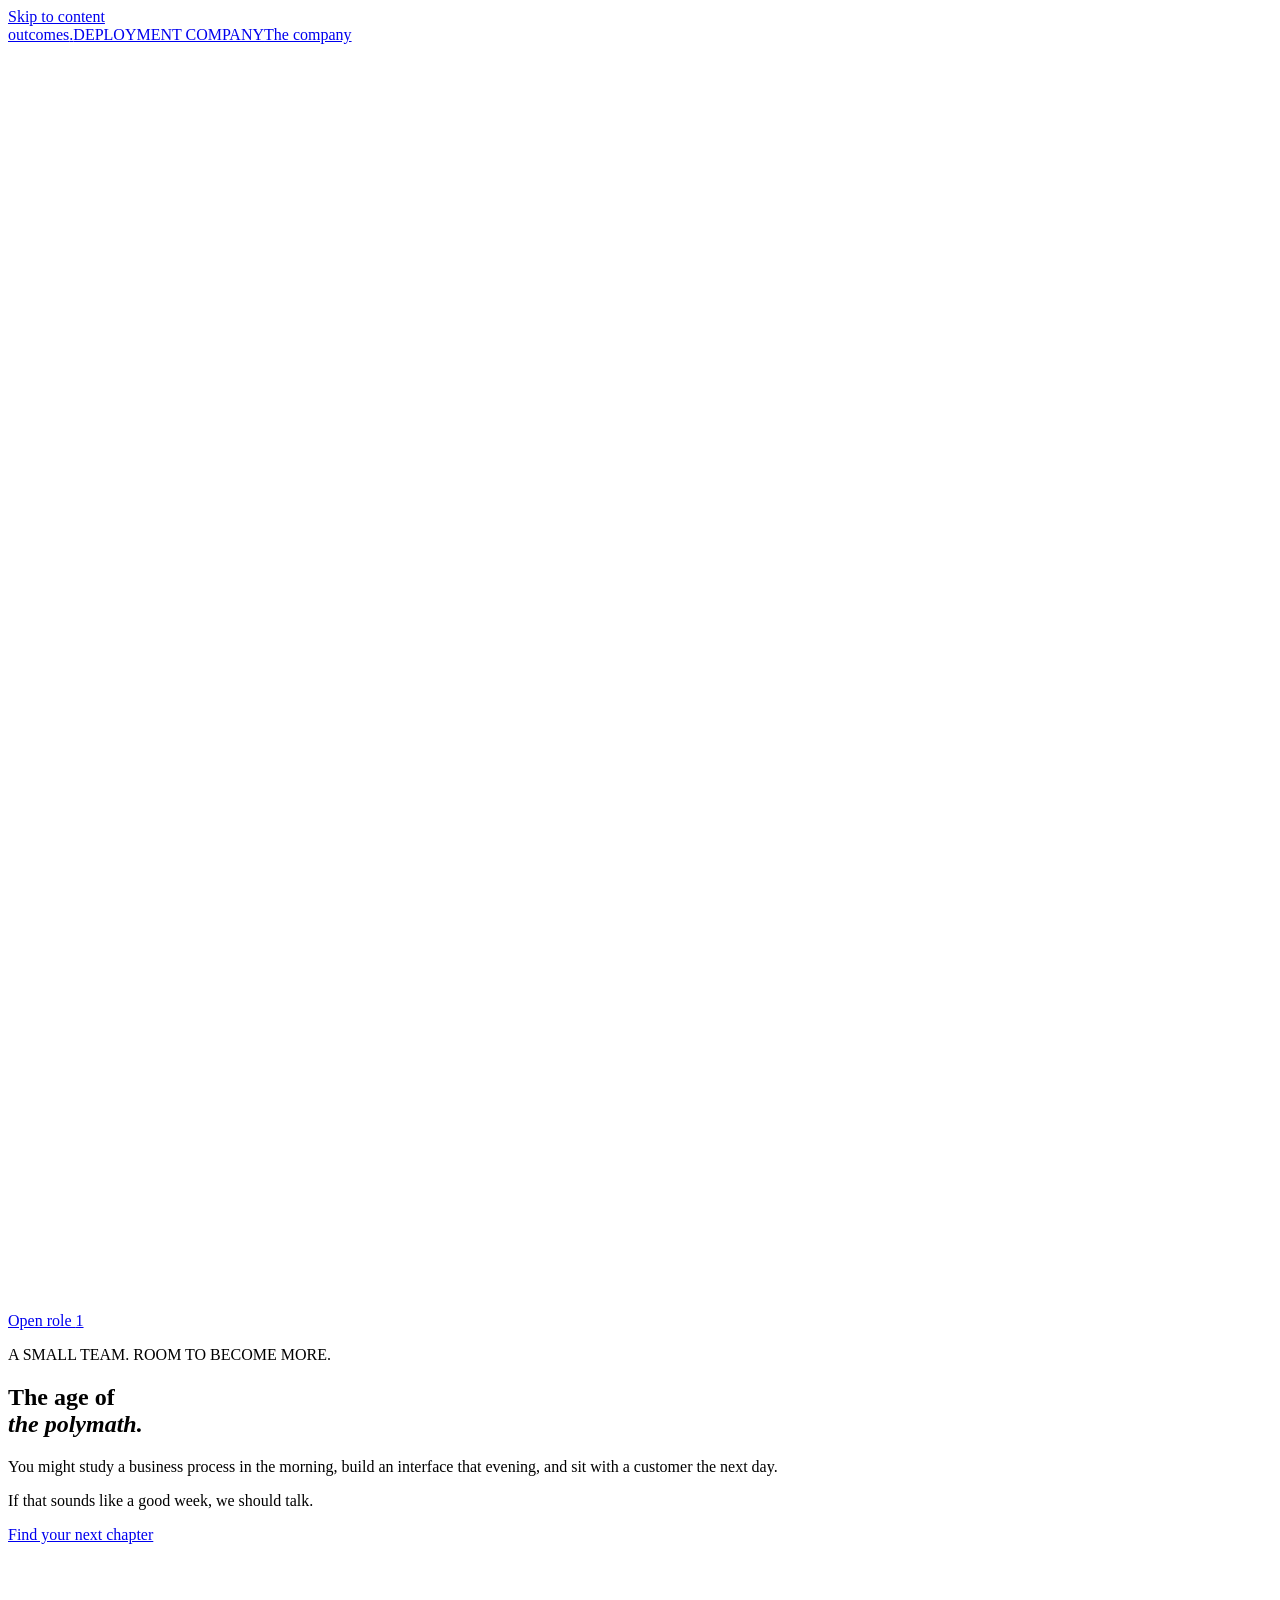
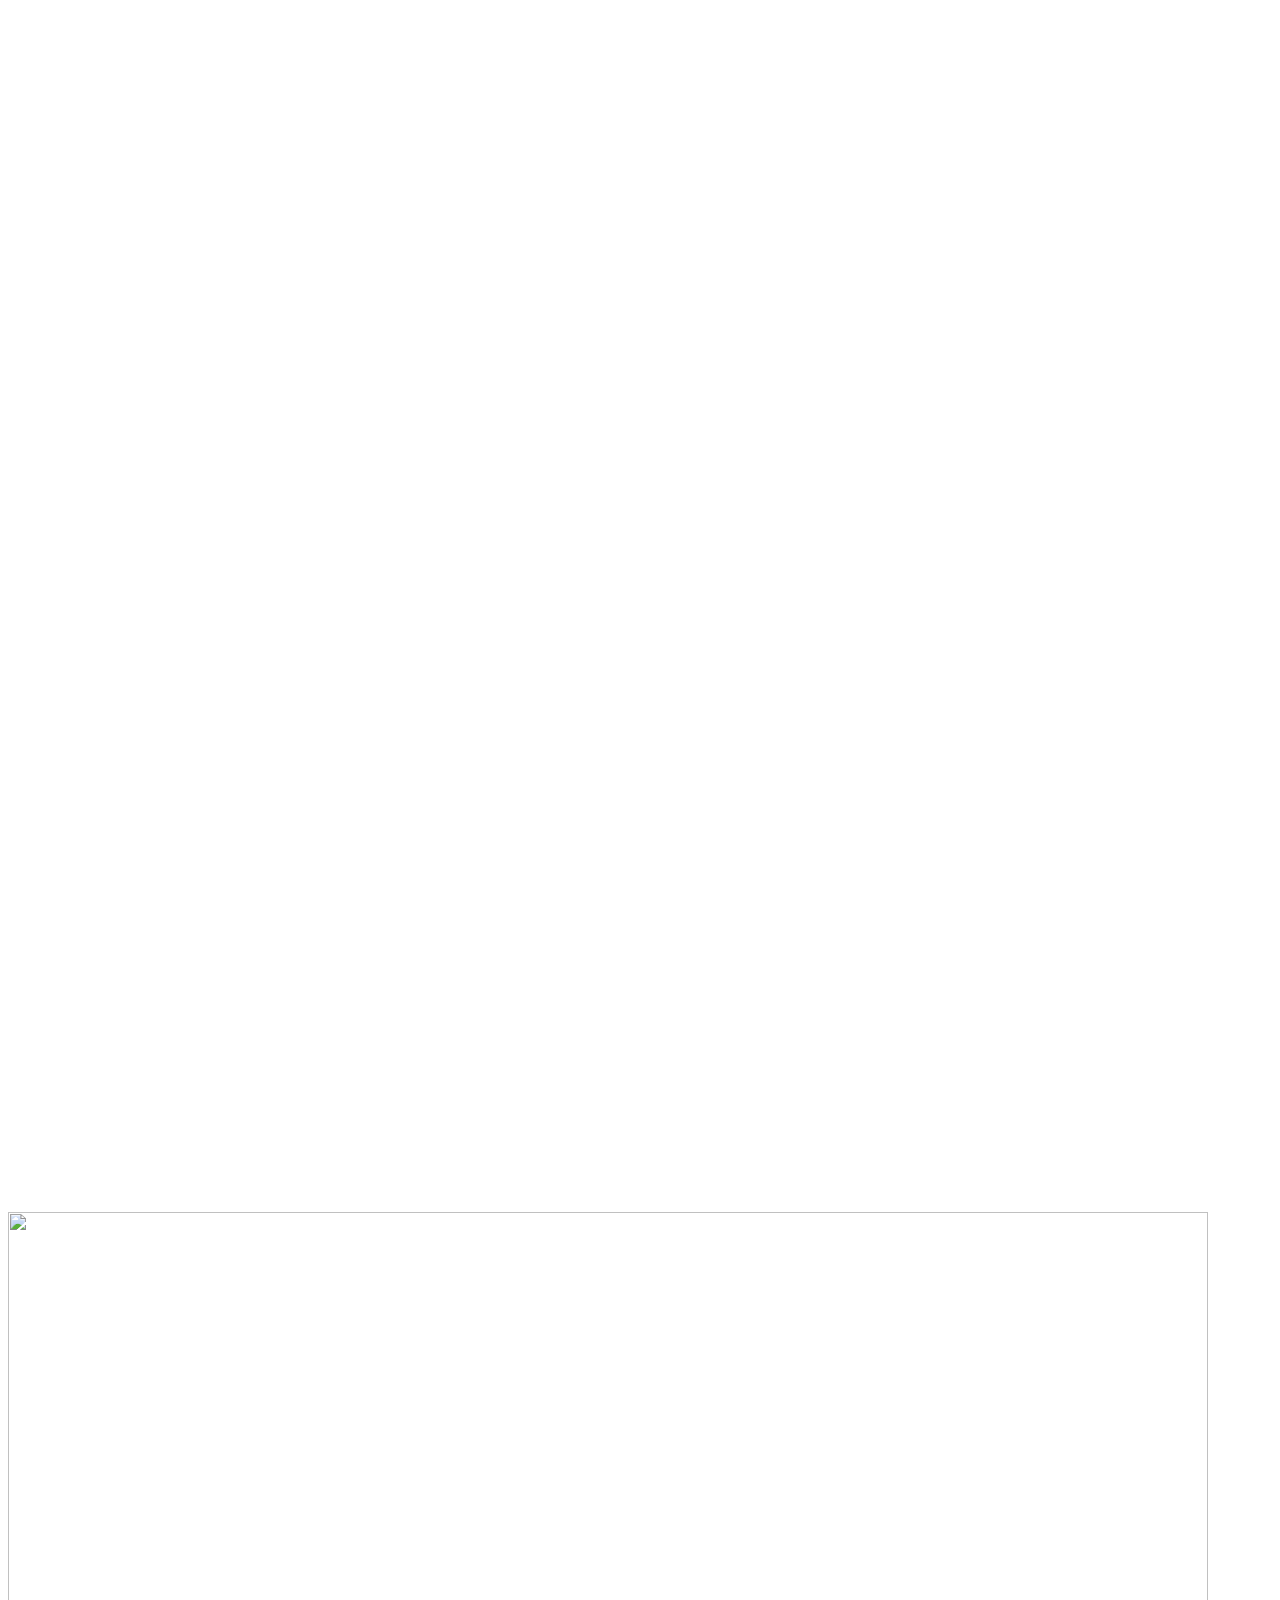
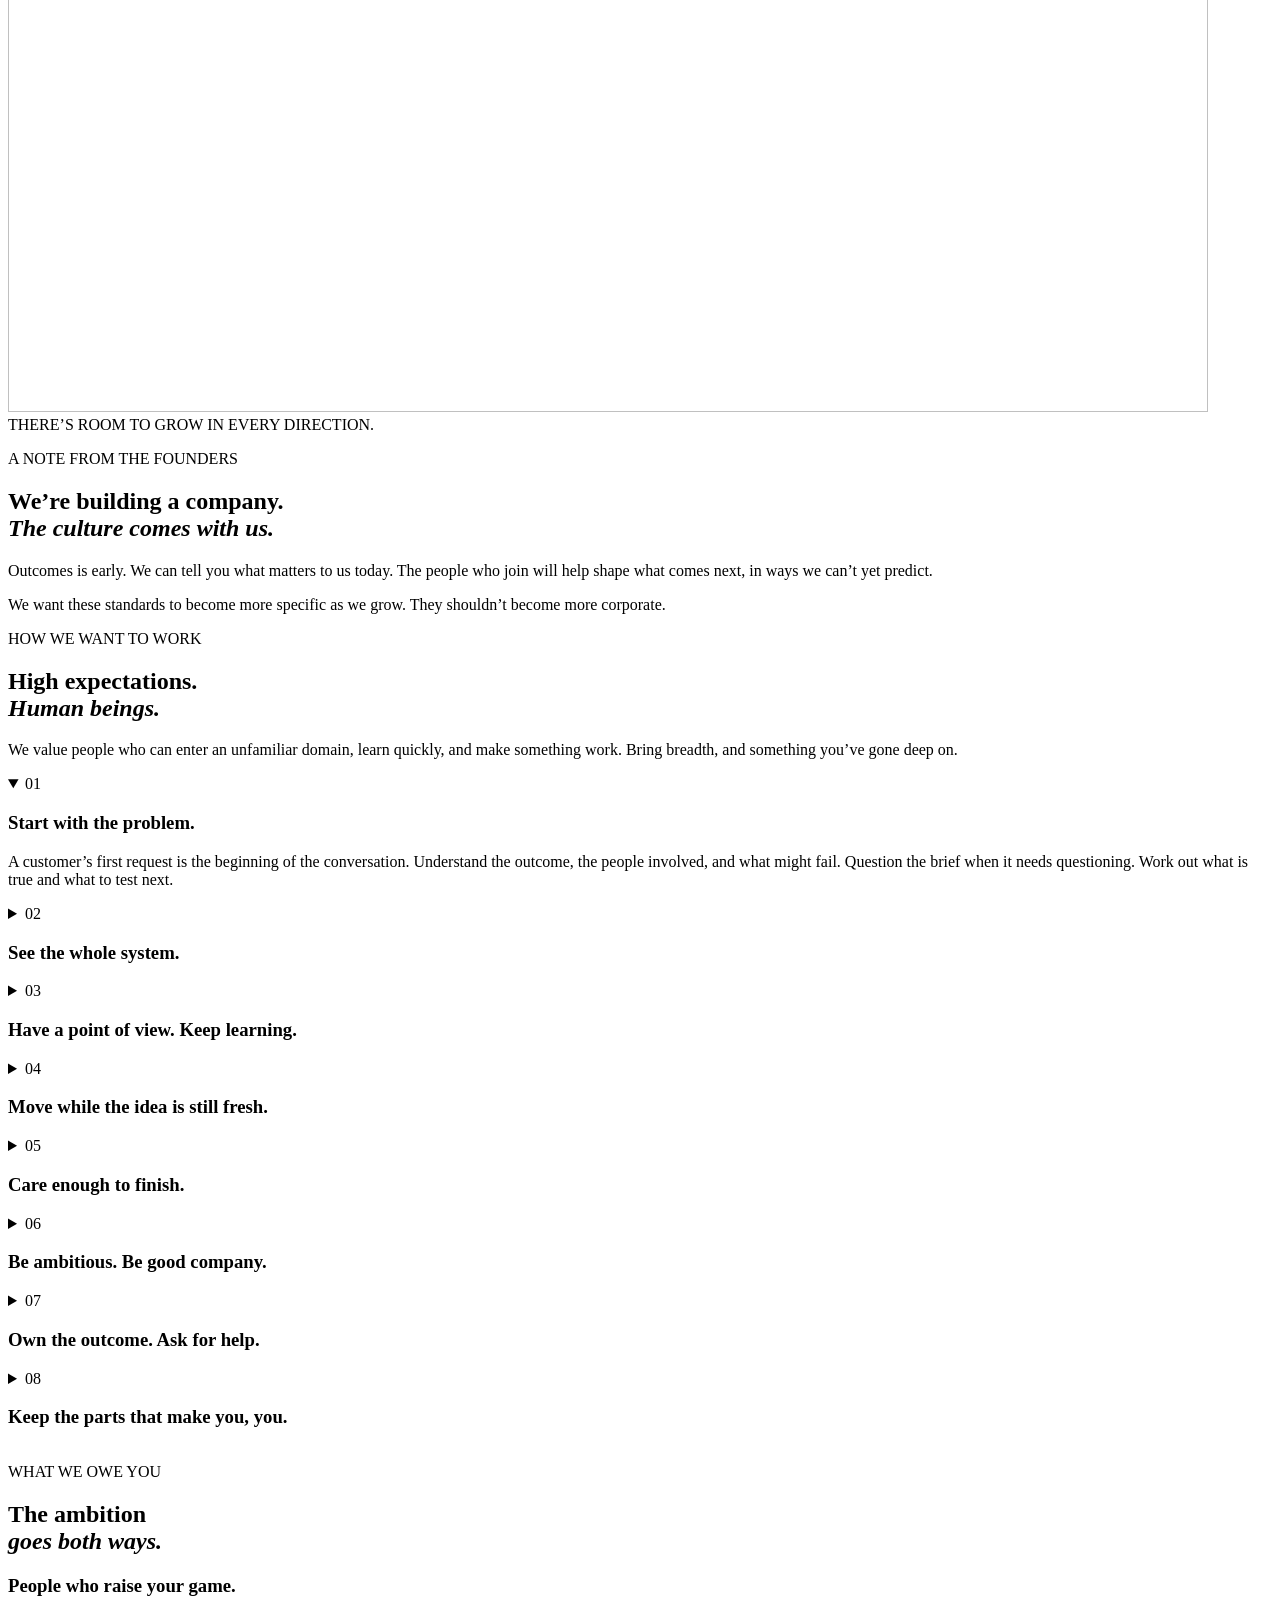
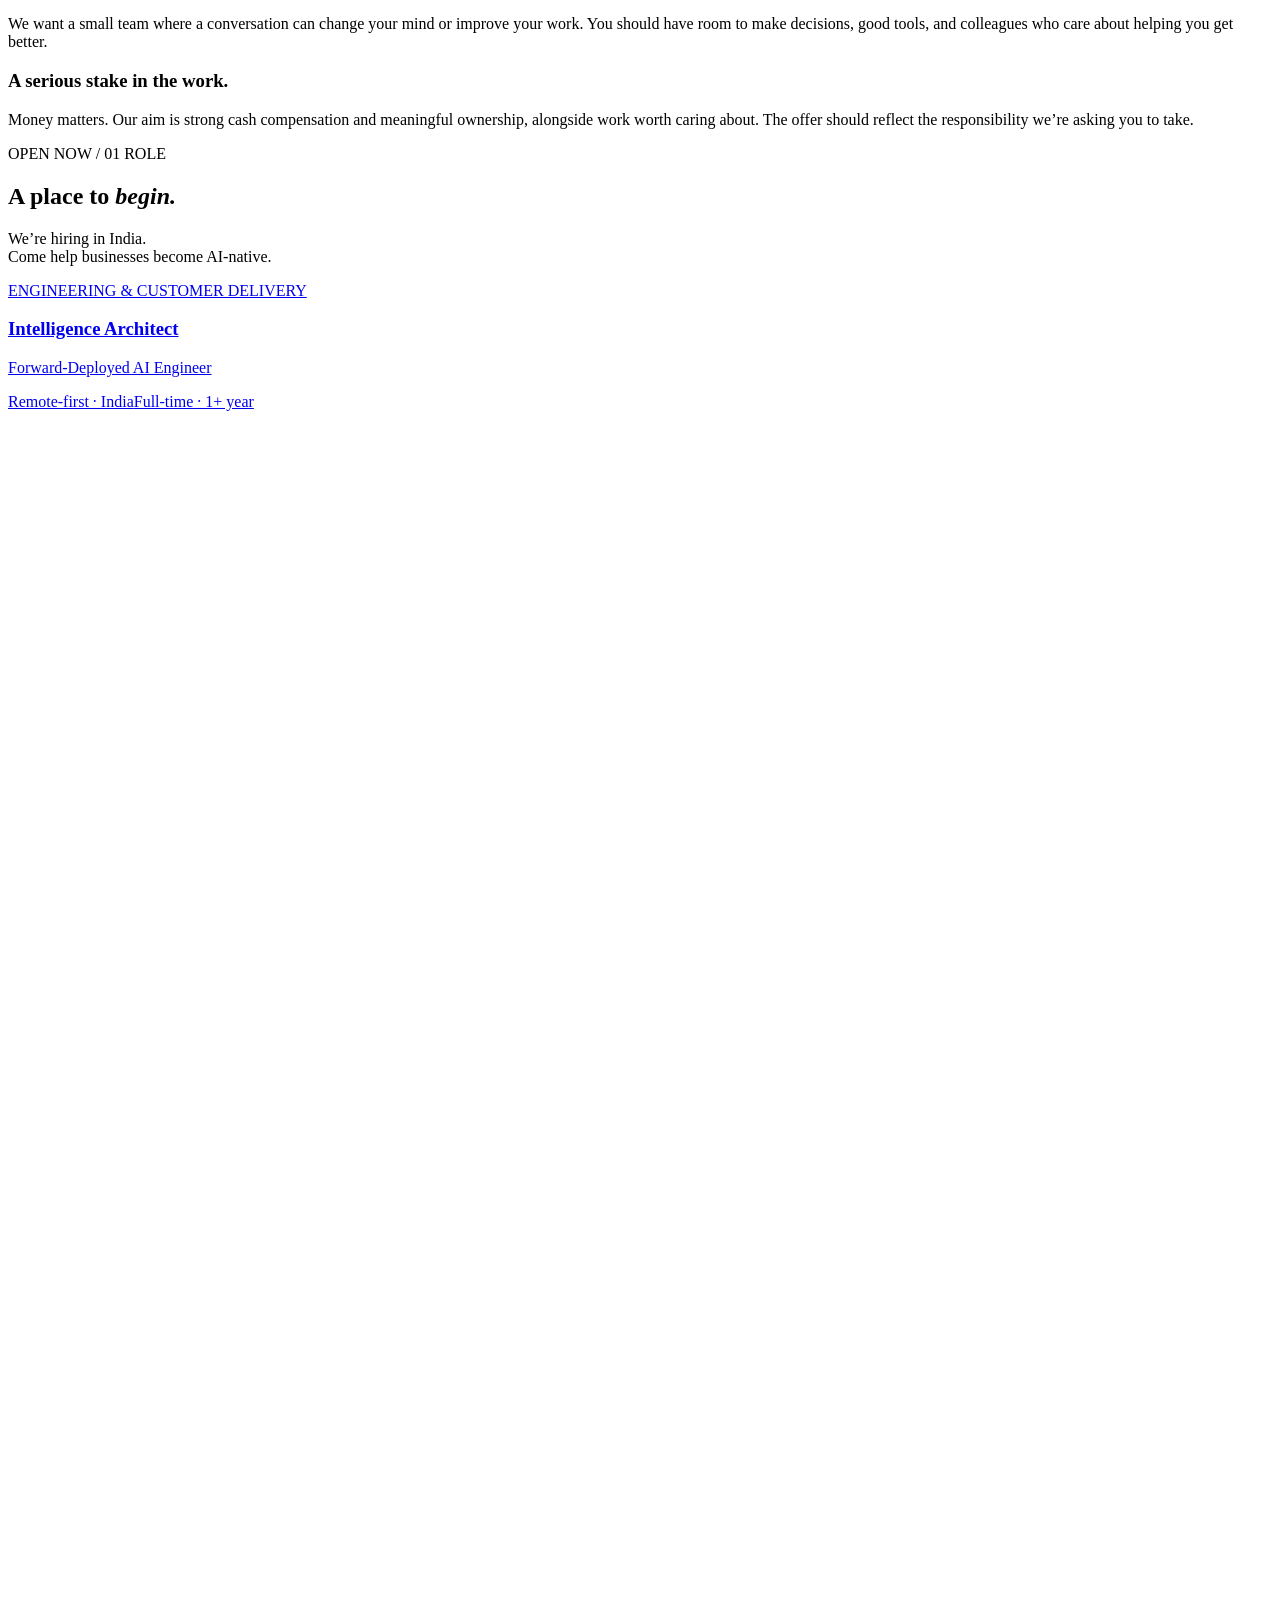
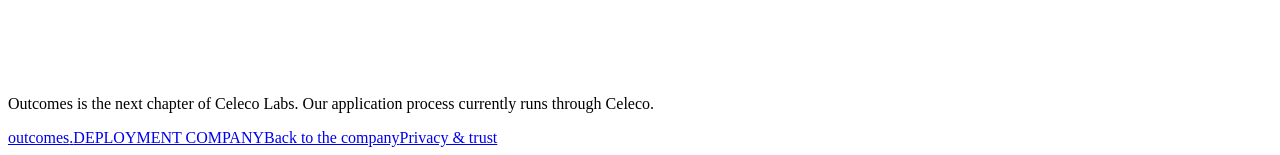
==== careers/index.html @ 7c7a996f "Publish Outcomes Deployment Company website" ====
<!DOCTYPE html><html lang="en"><head><meta charset="UTF-8"><meta name="viewport" content="width=device-width, initial-scale=1"><meta name="description" content="For people who like crossing disciplines. Explore our hiring philosophy and the Intelligence Architect role at Outcomes."><meta name="theme-color" content="#f5f3e9"><title>Come build with us | Outcomes Deployment Company</title><link rel="icon" href="/outcomes/favicon.svg" type="image/svg+xml"><link rel="canonical" href="https://ashish-celeco.github.io/outcomes/careers/"><meta property="og:type" content="website"><meta property="og:title" content="Come build with us | Outcomes Deployment Company"><meta property="og:description" content="For people who like crossing disciplines. Explore our hiring philosophy and the Intelligence Architect role at Outcomes."><meta property="og:site_name" content="Outcomes Deployment Company"><meta property="og:url" content="https://ashish-celeco.github.io/outcomes/careers/"><meta property="og:image" content="https://ashish-celeco.github.io/outcomes/images/social.png"><meta name="twitter:card" content="summary_large_image"><link rel="stylesheet" href="/outcomes/_astro/Arrow.DnVPEFL2.css"></head><body><a class="skip-link" href="#main">Skip to content</a><div class="careers-page"><header class="site-header"><div class="header-inner wrap"><a href="/outcomes/" class="wordmark" aria-label="Outcomes Deployment Company home"><span class="wordmark-name">outcomes<span class="wordmark-period">.</span></span><span class="wordmark-sub">DEPLOYMENT COMPANY</span></a><a class="text-link" href="/outcomes/">The company <svg class="arrow" viewBox="0 0 24 24" fill="none" aria-hidden="true"><path d="M4 12h15m-6-6 6 6-6 6"></path></svg></a><a class="header-cta" href="#openings">Open role <span>1</span></a></div></header><main id="main"><section class="careers-hero wrap"><p class="eyebrow">A SMALL TEAM. ROOM TO BECOME MORE.</p><h1>The age of<br><em>the polymath.</em></h1><div class="careers-lead"><p>You might study a business process in the morning, build an interface that evening, and sit with a customer the next day.</p><p>If that sounds like a good week, we should talk.</p><a class="button button-dark" href="#openings">Find your next chapter <svg class="arrow" viewBox="0 0 24 24" fill="none" aria-hidden="true"><path d="M6 18 18 6M6 6h12v12"></path></svg></a></div><div class="careers-art" aria-hidden="true"><img src="/outcomes/images/build.webp" width="1200" height="800" alt=""><span>THERE’S ROOM TO GROW IN EVERY DIRECTION.</span></div></section><section class="culture-note"><div class="wrap"><p class="eyebrow">A NOTE FROM THE FOUNDERS</p><h2>We’re building a company.<br><em>The culture comes with us.</em></h2><div><p>Outcomes is early. We can tell you what matters to us today. The people who join will help shape what comes next, in ways we can’t yet predict.</p><p>We want these standards to become more specific as we grow. They shouldn’t become more corporate.</p></div></div></section><section class="culture-section wrap section-space"><div class="culture-heading"><p class="eyebrow">HOW WE WANT TO WORK</p><h2>High expectations.<br><em>Human beings.</em></h2><p>We value people who can enter an unfamiliar domain, learn quickly, and make something work. Bring breadth, and something you’ve gone deep on.</p></div><div class="culture-list"><details open><summary><span class="eyebrow">01</span><h3>Start with the problem.</h3><span class="faq-toggle" aria-hidden="true"></span></summary><p>A customer’s first request is the beginning of the conversation. Understand the outcome, the people involved, and what might fail. Question the brief when it needs questioning. Work out what is true and what to test next.</p></details><details><summary><span class="eyebrow">02</span><h3>See the whole system.</h3><span class="faq-toggle" aria-hidden="true"></span></summary><p>A useful feature can make the wider workflow worse. Look at the hand-offs, incentives, and exceptions around it. When a problem keeps returning, turn what you learned into something the team can use again.</p></details><details><summary><span class="eyebrow">03</span><h3>Have a point of view. Keep learning.</h3><span class="faq-toggle" aria-hidden="true"></span></summary><p>Make a call with the information you have. Explain your thinking and let new evidence change it. Study work you admire, invite critique, and keep practising. Judgement and taste take work.</p></details><details><summary><span class="eyebrow">04</span><h3>Move while the idea is still fresh.</h3><span class="faq-toggle" aria-hidden="true"></span></summary><p>Make reversible decisions quickly. Put the smallest useful version in front of a customer and learn from it. Take more care when a decision puts trust, privacy, or significant money at risk. Speed comes from short loops and fewer idle days.</p></details><details><summary><span class="eyebrow">05</span><h3>Care enough to finish.</h3><span class="faq-toggle" aria-hidden="true"></span></summary><p>Try the awkward edge case. Read the error message. Sit with the person using what you built. If the system is confusing or makes no difference to their work, we still have work to do.</p></details><details><summary><span class="eyebrow">06</span><h3>Be ambitious. Be good company.</h3><span class="faq-toggle" aria-hidden="true"></span></summary><p>We want to do exceptional work and compete on its quality. Give credit freely, help without keeping score, and disagree without diminishing the person. Skill without decency is too expensive.</p></details><details><summary><span class="eyebrow">07</span><h3>Own the outcome. Ask for help.</h3><span class="faq-toggle" aria-hidden="true"></span></summary><p>Early work comes with unanswered questions. Seek context, make sensible assumptions, and bring people in before you get stuck. When something goes wrong, say it early, repair it, and change how we work so we learn from it.</p></details><details><summary><span class="eyebrow">08</span><h3>Keep the parts that make you, you.</h3><span class="faq-toggle" aria-hidden="true"></span></summary><p>Bring your strong opinions, odd interests, and questions. Care about the mission and something beyond it too. Work should have ambition without consuming your entire identity.</p></details></div></section><section class="our-side"><div class="wrap"><p class="eyebrow">WHAT WE OWE YOU</p><h2>The ambition<br><em>goes both ways.</em></h2><div class="our-side-grid"><article><h3>People who raise your game.</h3><p>We want a small team where a conversation can change your mind or improve your work. You should have room to make decisions, good tools, and colleagues who care about helping you get better.</p></article><article><h3>A serious stake in the work.</h3><p>Money matters. Our aim is strong cash compensation and meaningful ownership, alongside work worth caring about. The offer should reflect the responsibility we’re asking you to take.</p></article></div></div></section><section id="openings" class="openings wrap section-space"><div class="section-heading split-heading"><div><p class="eyebrow">OPEN NOW / 01 ROLE</p><h2>A place to <em>begin.</em></h2></div><p>We’re hiring in India.<br>Come help businesses become AI-native.</p></div><a class="job-row" href="/outcomes/careers/intelligence-architect"><div><span class="eyebrow">ENGINEERING & CUSTOMER DELIVERY</span><h3>Intelligence Architect</h3><p>Forward-Deployed AI Engineer</p></div><div class="job-meta"><span>Remote-first · India</span><span>Full-time · 1+ year</span></div><span class="job-arrow"><svg class="arrow" viewBox="0 0 24 24" fill="none" aria-hidden="true"><path d="M6 18 18 6M6 6h12v12"></path></svg></span></a><p class="jobs-footnote">Outcomes is the next chapter of Celeco Labs. Our application process currently runs through Celeco.</p></section></main><footer class="site-footer"><div class="wrap footer-bottom"><a href="/outcomes/" class="wordmark wordmark-footer" aria-label="Outcomes Deployment Company home"><span class="wordmark-name">outcomes<span class="wordmark-period">.</span></span><span class="wordmark-sub">DEPLOYMENT COMPANY</span></a><a href="/outcomes/">Back to the company</a><a href="/outcomes/privacy">Privacy & trust</a></div></footer></div><script type="module">var e=document.querySelector(`[data-menu-toggle]`),t=document.querySelector(`[data-mobile-nav]`),n=()=>{e&&t&&(e.setAttribute(`aria-expanded`,`false`),e.setAttribute(`aria-label`,`Open navigation`),t.hidden=!0)};e?.addEventListener(`click`,()=>{if(!t)return;let n=e.getAttribute(`aria-expanded`)!==`true`;e.setAttribute(`aria-expanded`,String(n)),e.setAttribute(`aria-label`,n?`Close navigation`:`Open navigation`),t.hidden=!n}),t?.querySelectorAll(`a`).forEach(e=>e.addEventListener(`click`,n)),document.addEventListener(`keydown`,t=>{t.key===`Escape`&&e?.getAttribute(`aria-expanded`)===`true`&&(n(),e.focus())}),matchMedia(`(min-width: 901px)`).addEventListener(`change`,n),document.addEventListener(`click`,e=>{e.target instanceof Node&&!document.querySelector(`.site-header`)?.contains(e.target)&&n()});var r=document.querySelector(`[data-process]`);if(r){let e=Array.from(r.querySelectorAll(`[role="tab"]`)),t=Array.from(r.querySelectorAll(`[role="tabpanel"]`)),n=(n,r=!1)=>{e.forEach((e,t)=>{e.setAttribute(`aria-selected`,String(t===n)),e.tabIndex=t===n?0:-1}),t.forEach((e,t)=>{e.hidden=t!==n,e.classList.remove(`is-entering`)}),t[n].offsetWidth,t[n].classList.add(`is-entering`),r&&e[n].scrollIntoView({block:`nearest`,inline:`nearest`,behavior:`instant`}),r&&e[n].focus()};r.classList.add(`is-enhanced`),n(0),e.forEach((t,r)=>{t.addEventListener(`click`,()=>n(r)),t.addEventListener(`keydown`,t=>{let i=r;if(t.key===`ArrowRight`)i=(r+1)%e.length;else if(t.key===`ArrowLeft`)i=(r-1+e.length)%e.length;else if(t.key===`Home`)i=0;else if(t.key===`End`)i=e.length-1;else return;t.preventDefault(),n(i,!0)})}),r.querySelectorAll(`[data-next-stage]`).forEach(e=>{e.addEventListener(`click`,()=>n(Number(e.dataset.nextStage),!0))})}var i=matchMedia(`(prefers-reduced-motion: reduce)`),a=document.querySelector(`[data-motion-toggle]`),o=i.matches,s=e=>{o=e,document.documentElement.classList.toggle(`motion-paused`,e),a?.setAttribute(`aria-pressed`,String(e)),a&&(a.textContent=e?`Play motion ▷`:`Pause motion Ⅱ`),l()},c=!1,l=()=>{c=!1;let e=document.querySelector(`[data-scene]`);if(e){let t=Math.max(0,Math.min(1,-e.getBoundingClientRect().top/e.offsetHeight));e.querySelectorAll(`[data-depth]`).forEach(e=>{e.style.transform=o?``:`translateY(${t*Number(e.dataset.depth)*850}px)`})}let t=document.querySelector(`[data-horizon]`);if(t){let e=t.querySelector(`.horizon-ring`),n=Math.max(0,Math.min(1,(innerHeight-t.getBoundingClientRect().top)/(innerHeight+t.offsetHeight)));e&&(e.style.transform=o?``:`rotateX(${25-n*40}deg) rotateY(${-50+n*75}deg) scale(${.8+n*.35})`)}};if(a?.addEventListener(`click`,()=>s(!o)),i.addEventListener(`change`,e=>s(e.matches)),window.addEventListener(`scroll`,()=>{!c&&!o&&(c=!0,requestAnimationFrame(l))},{passive:!0}),s(o),!i.matches&&`IntersectionObserver`in window){let e=new IntersectionObserver(t=>{t.forEach(t=>{t.isIntersecting&&(t.target.classList.add(`is-visible`),e.unobserve(t.target))})},{threshold:.1});document.querySelectorAll(`[data-reveal]`).forEach(t=>{t.classList.add(`will-reveal`),e.observe(t)})}</script></body></html>
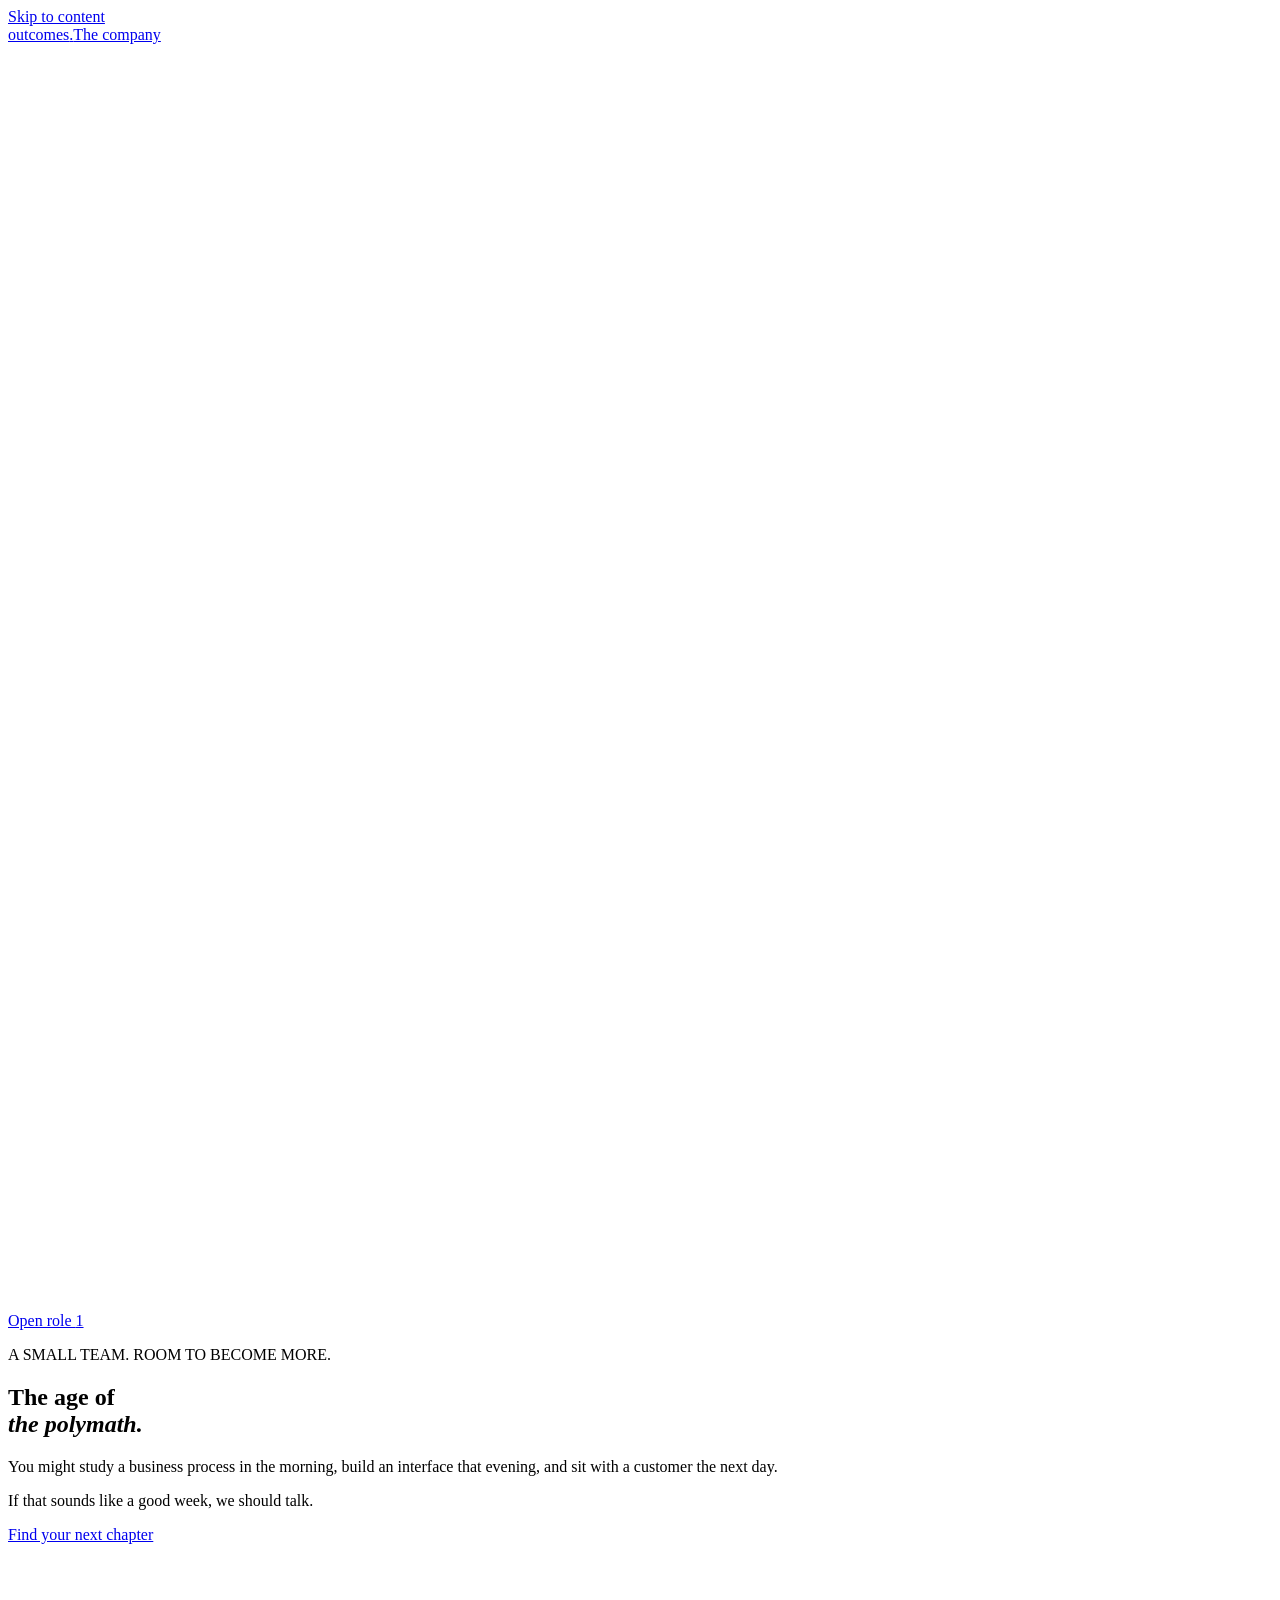
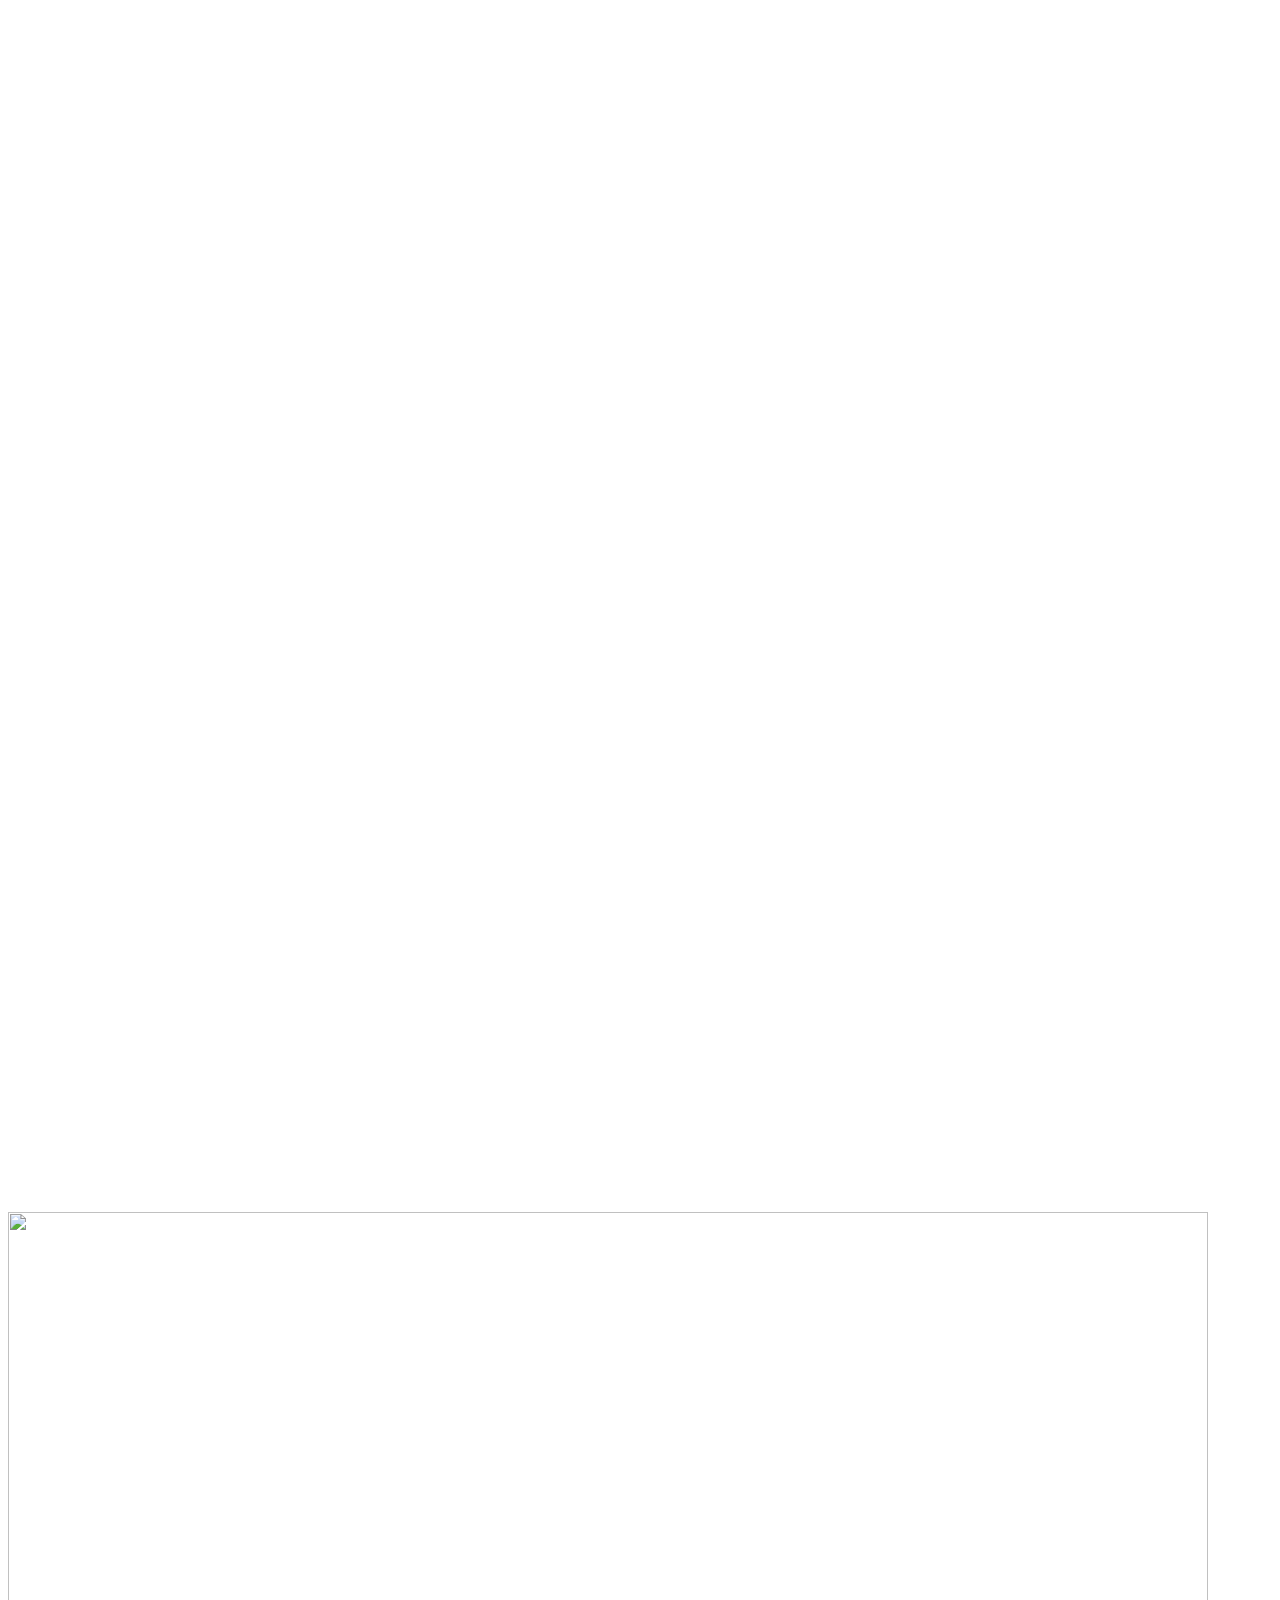
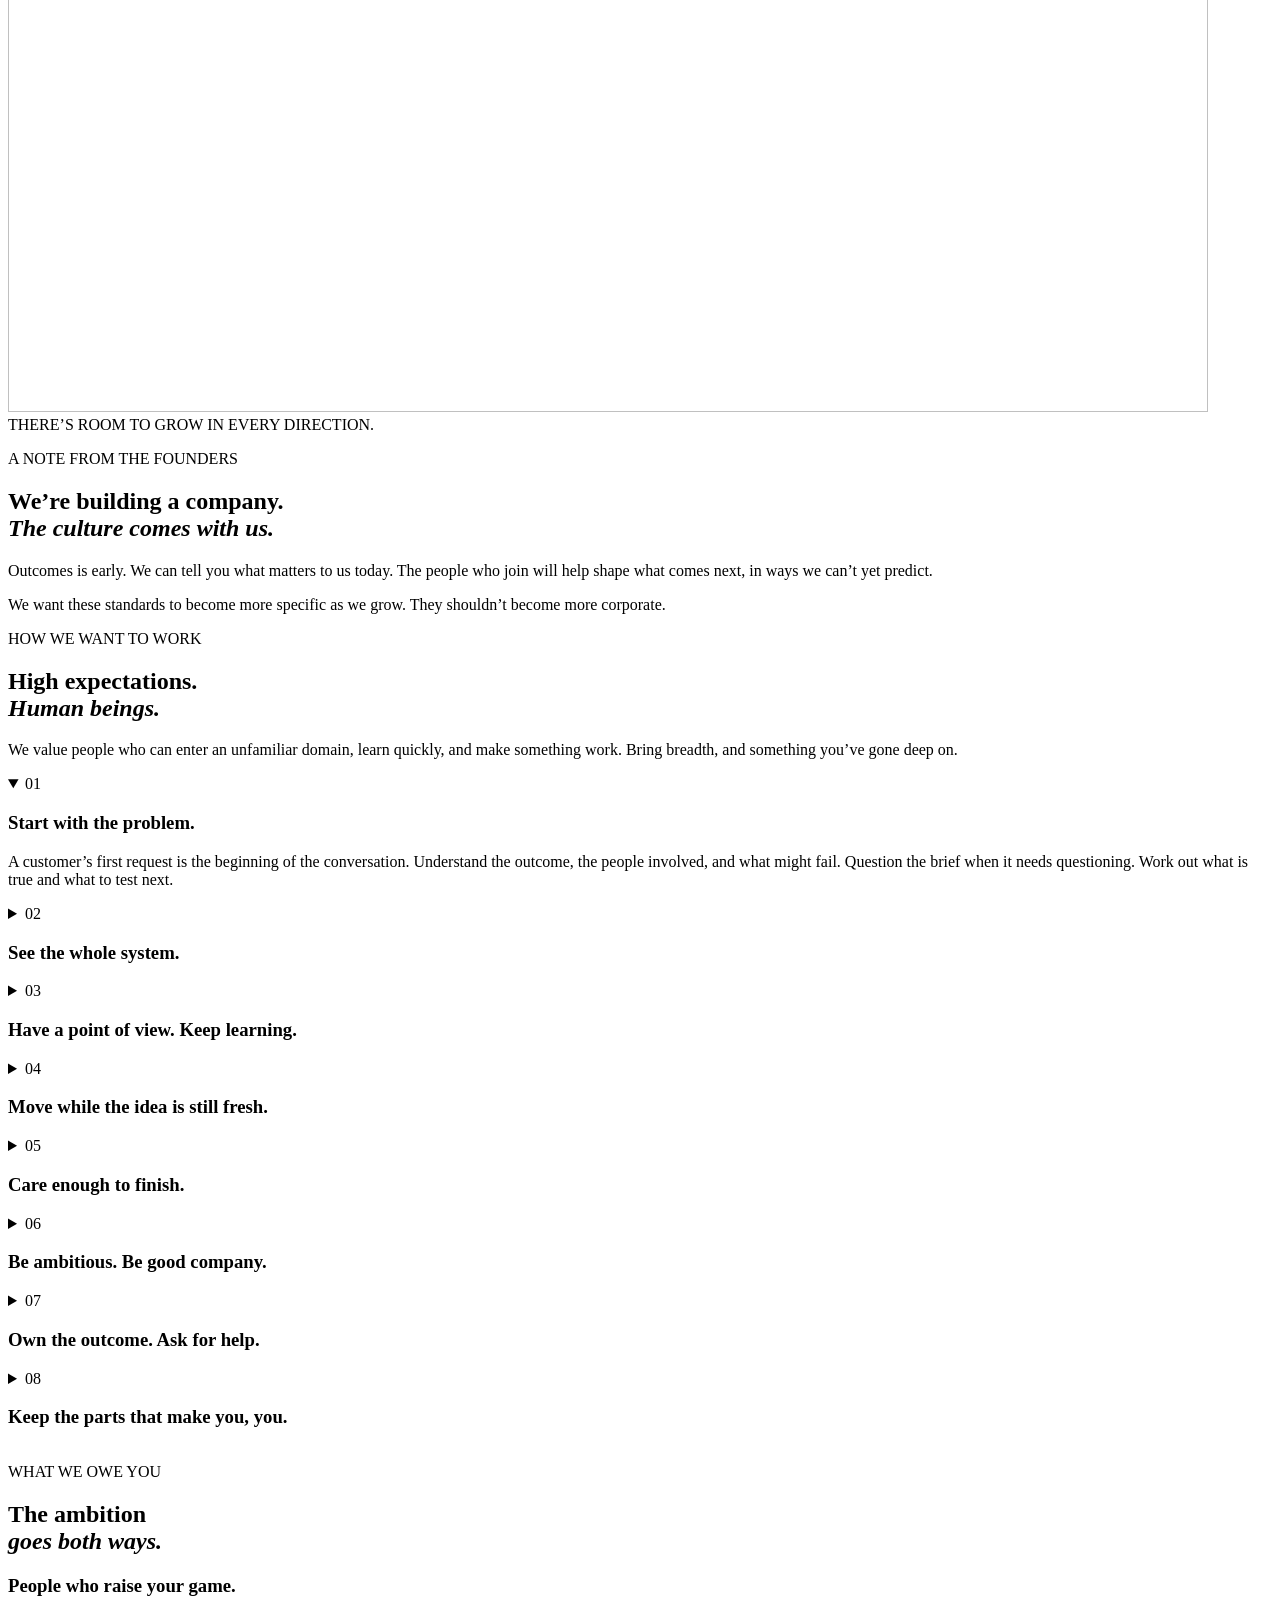
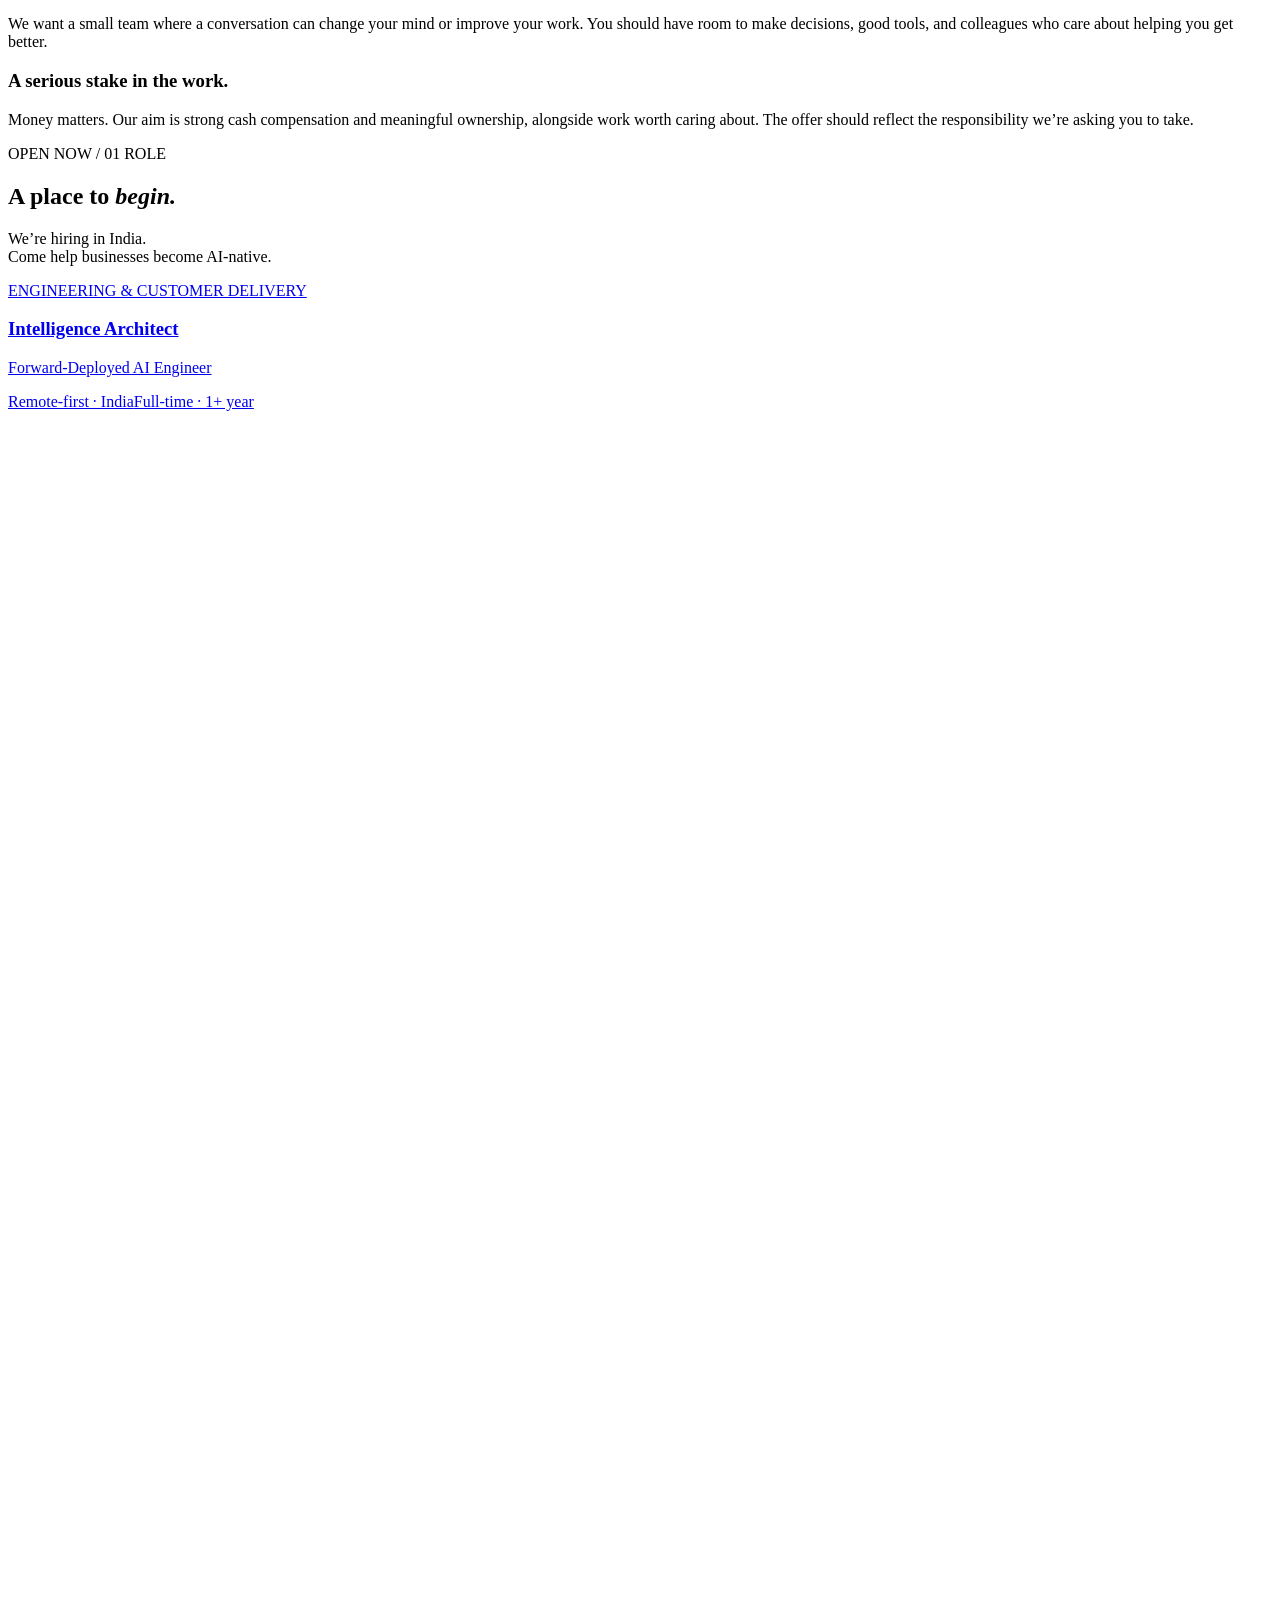
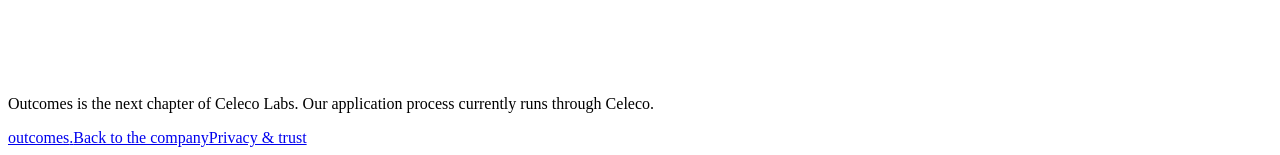
==== commit 26c4946b: "Publish Outcomes Deployment Company website" ====
--- a/careers/index.html
+++ b/careers/index.html
@@ -1 +1 @@
-<!DOCTYPE html><html lang="en"><head><meta charset="UTF-8"><meta name="viewport" content="width=device-width, initial-scale=1"><meta name="description" content="For people who like crossing disciplines. Explore our hiring philosophy and the Intelligence Architect role at Outcomes."><meta name="theme-color" content="#f5f3e9"><title>Come build with us | Outcomes Deployment Company</title><link rel="icon" href="/outcomes/favicon.svg" type="image/svg+xml"><link rel="canonical" href="https://ashish-celeco.github.io/outcomes/careers/"><meta property="og:type" content="website"><meta property="og:title" content="Come build with us | Outcomes Deployment Company"><meta property="og:description" content="For people who like crossing disciplines. Explore our hiring philosophy and the Intelligence Architect role at Outcomes."><meta property="og:site_name" content="Outcomes Deployment Company"><meta property="og:url" content="https://ashish-celeco.github.io/outcomes/careers/"><meta property="og:image" content="https://ashish-celeco.github.io/outcomes/images/social.png"><meta name="twitter:card" content="summary_large_image"><link rel="stylesheet" href="/outcomes/_astro/Arrow.DnVPEFL2.css"></head><body><a class="skip-link" href="#main">Skip to content</a><div class="careers-page"><header class="site-header"><div class="header-inner wrap"><a href="/outcomes/" class="wordmark" aria-label="Outcomes Deployment Company home"><span class="wordmark-name">outcomes<span class="wordmark-period">.</span></span><span class="wordmark-sub">DEPLOYMENT COMPANY</span></a><a class="text-link" href="/outcomes/">The company <svg class="arrow" viewBox="0 0 24 24" fill="none" aria-hidden="true"><path d="M4 12h15m-6-6 6 6-6 6"></path></svg></a><a class="header-cta" href="#openings">Open role <span>1</span></a></div></header><main id="main"><section class="careers-hero wrap"><p class="eyebrow">A SMALL TEAM. ROOM TO BECOME MORE.</p><h1>The age of<br><em>the polymath.</em></h1><div class="careers-lead"><p>You might study a business process in the morning, build an interface that evening, and sit with a customer the next day.</p><p>If that sounds like a good week, we should talk.</p><a class="button button-dark" href="#openings">Find your next chapter <svg class="arrow" viewBox="0 0 24 24" fill="none" aria-hidden="true"><path d="M6 18 18 6M6 6h12v12"></path></svg></a></div><div class="careers-art" aria-hidden="true"><img src="/outcomes/images/build.webp" width="1200" height="800" alt=""><span>THERE’S ROOM TO GROW IN EVERY DIRECTION.</span></div></section><section class="culture-note"><div class="wrap"><p class="eyebrow">A NOTE FROM THE FOUNDERS</p><h2>We’re building a company.<br><em>The culture comes with us.</em></h2><div><p>Outcomes is early. We can tell you what matters to us today. The people who join will help shape what comes next, in ways we can’t yet predict.</p><p>We want these standards to become more specific as we grow. They shouldn’t become more corporate.</p></div></div></section><section class="culture-section wrap section-space"><div class="culture-heading"><p class="eyebrow">HOW WE WANT TO WORK</p><h2>High expectations.<br><em>Human beings.</em></h2><p>We value people who can enter an unfamiliar domain, learn quickly, and make something work. Bring breadth, and something you’ve gone deep on.</p></div><div class="culture-list"><details open><summary><span class="eyebrow">01</span><h3>Start with the problem.</h3><span class="faq-toggle" aria-hidden="true"></span></summary><p>A customer’s first request is the beginning of the conversation. Understand the outcome, the people involved, and what might fail. Question the brief when it needs questioning. Work out what is true and what to test next.</p></details><details><summary><span class="eyebrow">02</span><h3>See the whole system.</h3><span class="faq-toggle" aria-hidden="true"></span></summary><p>A useful feature can make the wider workflow worse. Look at the hand-offs, incentives, and exceptions around it. When a problem keeps returning, turn what you learned into something the team can use again.</p></details><details><summary><span class="eyebrow">03</span><h3>Have a point of view. Keep learning.</h3><span class="faq-toggle" aria-hidden="true"></span></summary><p>Make a call with the information you have. Explain your thinking and let new evidence change it. Study work you admire, invite critique, and keep practising. Judgement and taste take work.</p></details><details><summary><span class="eyebrow">04</span><h3>Move while the idea is still fresh.</h3><span class="faq-toggle" aria-hidden="true"></span></summary><p>Make reversible decisions quickly. Put the smallest useful version in front of a customer and learn from it. Take more care when a decision puts trust, privacy, or significant money at risk. Speed comes from short loops and fewer idle days.</p></details><details><summary><span class="eyebrow">05</span><h3>Care enough to finish.</h3><span class="faq-toggle" aria-hidden="true"></span></summary><p>Try the awkward edge case. Read the error message. Sit with the person using what you built. If the system is confusing or makes no difference to their work, we still have work to do.</p></details><details><summary><span class="eyebrow">06</span><h3>Be ambitious. Be good company.</h3><span class="faq-toggle" aria-hidden="true"></span></summary><p>We want to do exceptional work and compete on its quality. Give credit freely, help without keeping score, and disagree without diminishing the person. Skill without decency is too expensive.</p></details><details><summary><span class="eyebrow">07</span><h3>Own the outcome. Ask for help.</h3><span class="faq-toggle" aria-hidden="true"></span></summary><p>Early work comes with unanswered questions. Seek context, make sensible assumptions, and bring people in before you get stuck. When something goes wrong, say it early, repair it, and change how we work so we learn from it.</p></details><details><summary><span class="eyebrow">08</span><h3>Keep the parts that make you, you.</h3><span class="faq-toggle" aria-hidden="true"></span></summary><p>Bring your strong opinions, odd interests, and questions. Care about the mission and something beyond it too. Work should have ambition without consuming your entire identity.</p></details></div></section><section class="our-side"><div class="wrap"><p class="eyebrow">WHAT WE OWE YOU</p><h2>The ambition<br><em>goes both ways.</em></h2><div class="our-side-grid"><article><h3>People who raise your game.</h3><p>We want a small team where a conversation can change your mind or improve your work. You should have room to make decisions, good tools, and colleagues who care about helping you get better.</p></article><article><h3>A serious stake in the work.</h3><p>Money matters. Our aim is strong cash compensation and meaningful ownership, alongside work worth caring about. The offer should reflect the responsibility we’re asking you to take.</p></article></div></div></section><section id="openings" class="openings wrap section-space"><div class="section-heading split-heading"><div><p class="eyebrow">OPEN NOW / 01 ROLE</p><h2>A place to <em>begin.</em></h2></div><p>We’re hiring in India.<br>Come help businesses become AI-native.</p></div><a class="job-row" href="/outcomes/careers/intelligence-architect"><div><span class="eyebrow">ENGINEERING & CUSTOMER DELIVERY</span><h3>Intelligence Architect</h3><p>Forward-Deployed AI Engineer</p></div><div class="job-meta"><span>Remote-first · India</span><span>Full-time · 1+ year</span></div><span class="job-arrow"><svg class="arrow" viewBox="0 0 24 24" fill="none" aria-hidden="true"><path d="M6 18 18 6M6 6h12v12"></path></svg></span></a><p class="jobs-footnote">Outcomes is the next chapter of Celeco Labs. Our application process currently runs through Celeco.</p></section></main><footer class="site-footer"><div class="wrap footer-bottom"><a href="/outcomes/" class="wordmark wordmark-footer" aria-label="Outcomes Deployment Company home"><span class="wordmark-name">outcomes<span class="wordmark-period">.</span></span><span class="wordmark-sub">DEPLOYMENT COMPANY</span></a><a href="/outcomes/">Back to the company</a><a href="/outcomes/privacy">Privacy & trust</a></div></footer></div><script type="module">var e=document.querySelector(`[data-menu-toggle]`),t=document.querySelector(`[data-mobile-nav]`),n=()=>{e&&t&&(e.setAttribute(`aria-expanded`,`false`),e.setAttribute(`aria-label`,`Open navigation`),t.hidden=!0)};e?.addEventListener(`click`,()=>{if(!t)return;let n=e.getAttribute(`aria-expanded`)!==`true`;e.setAttribute(`aria-expanded`,String(n)),e.setAttribute(`aria-label`,n?`Close navigation`:`Open navigation`),t.hidden=!n}),t?.querySelectorAll(`a`).forEach(e=>e.addEventListener(`click`,n)),document.addEventListener(`keydown`,t=>{t.key===`Escape`&&e?.getAttribute(`aria-expanded`)===`true`&&(n(),e.focus())}),matchMedia(`(min-width: 901px)`).addEventListener(`change`,n),document.addEventListener(`click`,e=>{e.target instanceof Node&&!document.querySelector(`.site-header`)?.contains(e.target)&&n()});var r=document.querySelector(`[data-process]`);if(r){let e=Array.from(r.querySelectorAll(`[role="tab"]`)),t=Array.from(r.querySelectorAll(`[role="tabpanel"]`)),n=(n,r=!1)=>{e.forEach((e,t)=>{e.setAttribute(`aria-selected`,String(t===n)),e.tabIndex=t===n?0:-1}),t.forEach((e,t)=>{e.hidden=t!==n,e.classList.remove(`is-entering`)}),t[n].offsetWidth,t[n].classList.add(`is-entering`),r&&e[n].scrollIntoView({block:`nearest`,inline:`nearest`,behavior:`instant`}),r&&e[n].focus()};r.classList.add(`is-enhanced`),n(0),e.forEach((t,r)=>{t.addEventListener(`click`,()=>n(r)),t.addEventListener(`keydown`,t=>{let i=r;if(t.key===`ArrowRight`)i=(r+1)%e.length;else if(t.key===`ArrowLeft`)i=(r-1+e.length)%e.length;else if(t.key===`Home`)i=0;else if(t.key===`End`)i=e.length-1;else return;t.preventDefault(),n(i,!0)})}),r.querySelectorAll(`[data-next-stage]`).forEach(e=>{e.addEventListener(`click`,()=>n(Number(e.dataset.nextStage),!0))})}var i=matchMedia(`(prefers-reduced-motion: reduce)`),a=document.querySelector(`[data-motion-toggle]`),o=i.matches,s=e=>{o=e,document.documentElement.classList.toggle(`motion-paused`,e),a?.setAttribute(`aria-pressed`,String(e)),a&&(a.textContent=e?`Play motion ▷`:`Pause motion Ⅱ`),l()},c=!1,l=()=>{c=!1;let e=document.querySelector(`[data-scene]`);if(e){let t=Math.max(0,Math.min(1,-e.getBoundingClientRect().top/e.offsetHeight));e.querySelectorAll(`[data-depth]`).forEach(e=>{e.style.transform=o?``:`translateY(${t*Number(e.dataset.depth)*850}px)`})}let t=document.querySelector(`[data-horizon]`);if(t){let e=t.querySelector(`.horizon-ring`),n=Math.max(0,Math.min(1,(innerHeight-t.getBoundingClientRect().top)/(innerHeight+t.offsetHeight)));e&&(e.style.transform=o?``:`rotateX(${25-n*40}deg) rotateY(${-50+n*75}deg) scale(${.8+n*.35})`)}};if(a?.addEventListener(`click`,()=>s(!o)),i.addEventListener(`change`,e=>s(e.matches)),window.addEventListener(`scroll`,()=>{!c&&!o&&(c=!0,requestAnimationFrame(l))},{passive:!0}),s(o),!i.matches&&`IntersectionObserver`in window){let e=new IntersectionObserver(t=>{t.forEach(t=>{t.isIntersecting&&(t.target.classList.add(`is-visible`),e.unobserve(t.target))})},{threshold:.1});document.querySelectorAll(`[data-reveal]`).forEach(t=>{t.classList.add(`will-reveal`),e.observe(t)})}</script></body></html>+<!DOCTYPE html><html lang="en"><head><meta charset="UTF-8"><meta name="viewport" content="width=device-width, initial-scale=1"><meta name="description" content="For people who like crossing disciplines. Explore our hiring philosophy and the Intelligence Architect role at Outcomes."><meta name="theme-color" content="#f5f3e9"><title>Come build with us | Outcomes</title><link rel="icon" href="/outcomes/favicon.svg" type="image/svg+xml"><link rel="canonical" href="https://ashish-celeco.github.io/outcomes/careers/"><meta property="og:type" content="website"><meta property="og:title" content="Come build with us | Outcomes"><meta property="og:description" content="For people who like crossing disciplines. Explore our hiring philosophy and the Intelligence Architect role at Outcomes."><meta property="og:site_name" content="Outcomes"><meta property="og:url" content="https://ashish-celeco.github.io/outcomes/careers/"><meta property="og:image" content="https://ashish-celeco.github.io/outcomes/images/social.png"><meta name="twitter:card" content="summary_large_image"><link rel="stylesheet" href="/outcomes/_astro/Arrow.C7fFNfoU.css"></head><body><a class="skip-link" href="#main">Skip to content</a><div class="careers-page"><header class="site-header"><div class="header-inner wrap"><a href="/outcomes/" class="wordmark" aria-label="Outcomes home"><span class="wordmark-name">outcomes<span class="wordmark-period">.</span></span></a><a class="text-link" href="/outcomes/">The company <svg class="arrow" viewBox="0 0 24 24" fill="none" aria-hidden="true"><path d="M4 12h15m-6-6 6 6-6 6"></path></svg></a><a class="header-cta" href="#openings">Open role <span>1</span></a></div></header><main id="main"><section class="careers-hero wrap"><p class="eyebrow">A SMALL TEAM. ROOM TO BECOME MORE.</p><h1>The age of<br><em>the polymath.</em></h1><div class="careers-lead"><p>You might study a business process in the morning, build an interface that evening, and sit with a customer the next day.</p><p>If that sounds like a good week, we should talk.</p><a class="button button-dark" href="#openings">Find your next chapter <svg class="arrow" viewBox="0 0 24 24" fill="none" aria-hidden="true"><path d="M6 18 18 6M6 6h12v12"></path></svg></a></div><div class="careers-art" aria-hidden="true"><img src="/outcomes/images/build.webp" width="1200" height="800" alt=""><span>THERE’S ROOM TO GROW IN EVERY DIRECTION.</span></div></section><section class="culture-note"><div class="wrap"><p class="eyebrow">A NOTE FROM THE FOUNDERS</p><h2>We’re building a company.<br><em>The culture comes with us.</em></h2><div><p>Outcomes is early. We can tell you what matters to us today. The people who join will help shape what comes next, in ways we can’t yet predict.</p><p>We want these standards to become more specific as we grow. They shouldn’t become more corporate.</p></div></div></section><section class="culture-section wrap section-space"><div class="culture-heading"><p class="eyebrow">HOW WE WANT TO WORK</p><h2>High expectations.<br><em>Human beings.</em></h2><p>We value people who can enter an unfamiliar domain, learn quickly, and make something work. Bring breadth, and something you’ve gone deep on.</p></div><div class="culture-list"><details open><summary><span class="eyebrow">01</span><h3>Start with the problem.</h3><span class="faq-toggle" aria-hidden="true"></span></summary><p>A customer’s first request is the beginning of the conversation. Understand the outcome, the people involved, and what might fail. Question the brief when it needs questioning. Work out what is true and what to test next.</p></details><details><summary><span class="eyebrow">02</span><h3>See the whole system.</h3><span class="faq-toggle" aria-hidden="true"></span></summary><p>A useful feature can make the wider workflow worse. Look at the hand-offs, incentives, and exceptions around it. When a problem keeps returning, turn what you learned into something the team can use again.</p></details><details><summary><span class="eyebrow">03</span><h3>Have a point of view. Keep learning.</h3><span class="faq-toggle" aria-hidden="true"></span></summary><p>Make a call with the information you have. Explain your thinking and let new evidence change it. Study work you admire, invite critique, and keep practising. Judgement and taste take work.</p></details><details><summary><span class="eyebrow">04</span><h3>Move while the idea is still fresh.</h3><span class="faq-toggle" aria-hidden="true"></span></summary><p>Make reversible decisions quickly. Put the smallest useful version in front of a customer and learn from it. Take more care when a decision puts trust, privacy, or significant money at risk. Speed comes from short loops and fewer idle days.</p></details><details><summary><span class="eyebrow">05</span><h3>Care enough to finish.</h3><span class="faq-toggle" aria-hidden="true"></span></summary><p>Try the awkward edge case. Read the error message. Sit with the person using what you built. If the system is confusing or makes no difference to their work, we still have work to do.</p></details><details><summary><span class="eyebrow">06</span><h3>Be ambitious. Be good company.</h3><span class="faq-toggle" aria-hidden="true"></span></summary><p>We want to do exceptional work and compete on its quality. Give credit freely, help without keeping score, and disagree without diminishing the person. Skill without decency is too expensive.</p></details><details><summary><span class="eyebrow">07</span><h3>Own the outcome. Ask for help.</h3><span class="faq-toggle" aria-hidden="true"></span></summary><p>Early work comes with unanswered questions. Seek context, make sensible assumptions, and bring people in before you get stuck. When something goes wrong, say it early, repair it, and change how we work so we learn from it.</p></details><details><summary><span class="eyebrow">08</span><h3>Keep the parts that make you, you.</h3><span class="faq-toggle" aria-hidden="true"></span></summary><p>Bring your strong opinions, odd interests, and questions. Care about the mission and something beyond it too. Work should have ambition without consuming your entire identity.</p></details></div></section><section class="our-side"><div class="wrap"><p class="eyebrow">WHAT WE OWE YOU</p><h2>The ambition<br><em>goes both ways.</em></h2><div class="our-side-grid"><article><h3>People who raise your game.</h3><p>We want a small team where a conversation can change your mind or improve your work. You should have room to make decisions, good tools, and colleagues who care about helping you get better.</p></article><article><h3>A serious stake in the work.</h3><p>Money matters. Our aim is strong cash compensation and meaningful ownership, alongside work worth caring about. The offer should reflect the responsibility we’re asking you to take.</p></article></div></div></section><section id="openings" class="openings wrap section-space"><div class="section-heading split-heading"><div><p class="eyebrow">OPEN NOW / 01 ROLE</p><h2>A place to <em>begin.</em></h2></div><p>We’re hiring in India.<br>Come help businesses become AI-native.</p></div><a class="job-row" href="/outcomes/careers/intelligence-architect"><div><span class="eyebrow">ENGINEERING & CUSTOMER DELIVERY</span><h3>Intelligence Architect</h3><p>Forward-Deployed AI Engineer</p></div><div class="job-meta"><span>Remote-first · India</span><span>Full-time · 1+ year</span></div><span class="job-arrow"><svg class="arrow" viewBox="0 0 24 24" fill="none" aria-hidden="true"><path d="M6 18 18 6M6 6h12v12"></path></svg></span></a><p class="jobs-footnote">Outcomes is the next chapter of Celeco Labs. Our application process currently runs through Celeco.</p></section></main><footer class="site-footer"><div class="wrap footer-bottom"><a href="/outcomes/" class="wordmark wordmark-footer" aria-label="Outcomes home"><span class="wordmark-name">outcomes<span class="wordmark-period">.</span></span></a><a href="/outcomes/">Back to the company</a><a href="/outcomes/privacy">Privacy & trust</a></div></footer></div><script type="module">var e=document.querySelector(`[data-menu-toggle]`),t=document.querySelector(`[data-mobile-nav]`),n=()=>{e&&t&&(e.setAttribute(`aria-expanded`,`false`),e.setAttribute(`aria-label`,`Open navigation`),t.hidden=!0)};e?.addEventListener(`click`,()=>{if(!t)return;let n=e.getAttribute(`aria-expanded`)!==`true`;e.setAttribute(`aria-expanded`,String(n)),e.setAttribute(`aria-label`,n?`Close navigation`:`Open navigation`),t.hidden=!n}),t?.querySelectorAll(`a`).forEach(e=>e.addEventListener(`click`,n)),document.addEventListener(`keydown`,t=>{t.key===`Escape`&&e?.getAttribute(`aria-expanded`)===`true`&&(n(),e.focus())}),matchMedia(`(min-width: 901px)`).addEventListener(`change`,n),document.addEventListener(`click`,e=>{e.target instanceof Node&&!document.querySelector(`.site-header`)?.contains(e.target)&&n()});var r=document.querySelector(`[data-process]`);if(r){let e=Array.from(r.querySelectorAll(`[role="tab"]`)),t=Array.from(r.querySelectorAll(`[role="tabpanel"]`)),n=(n,r=!1)=>{e.forEach((e,t)=>{e.setAttribute(`aria-selected`,String(t===n)),e.tabIndex=t===n?0:-1}),t.forEach((e,t)=>{e.hidden=t!==n,e.classList.remove(`is-entering`)}),t[n].offsetWidth,t[n].classList.add(`is-entering`),r&&e[n].scrollIntoView({block:`nearest`,inline:`nearest`,behavior:`instant`}),r&&e[n].focus()};r.classList.add(`is-enhanced`),n(0),e.forEach((t,r)=>{t.addEventListener(`click`,()=>n(r)),t.addEventListener(`keydown`,t=>{let i=r;if(t.key===`ArrowRight`)i=(r+1)%e.length;else if(t.key===`ArrowLeft`)i=(r-1+e.length)%e.length;else if(t.key===`Home`)i=0;else if(t.key===`End`)i=e.length-1;else return;t.preventDefault(),n(i,!0)})}),r.querySelectorAll(`[data-next-stage]`).forEach(e=>{e.addEventListener(`click`,()=>n(Number(e.dataset.nextStage),!0))})}var i=matchMedia(`(prefers-reduced-motion: reduce)`),a=i.matches,o=e=>{a=e,document.documentElement.classList.toggle(`motion-paused`,e),c()},s=!1,c=()=>{s=!1;let e=document.querySelector(`[data-scene]`);if(e){let t=Math.max(0,Math.min(1,-e.getBoundingClientRect().top/e.offsetHeight));e.querySelectorAll(`[data-depth]`).forEach(e=>{e.style.transform=a?``:`translateY(${t*Number(e.dataset.depth)*850}px)`})}let t=document.querySelector(`[data-horizon]`);if(t){let e=t.querySelector(`.horizon-ring`),n=Math.max(0,Math.min(1,(innerHeight-t.getBoundingClientRect().top)/(innerHeight+t.offsetHeight)));e&&(e.style.transform=a?``:`rotateX(${25-n*40}deg) rotateY(${-50+n*75}deg) scale(${.8+n*.35})`)}};if(i.addEventListener(`change`,e=>o(e.matches)),window.addEventListener(`scroll`,()=>{!s&&!a&&(s=!0,requestAnimationFrame(c))},{passive:!0}),o(a),!i.matches&&`IntersectionObserver`in window){let e=new IntersectionObserver(t=>{t.forEach(t=>{t.isIntersecting&&(t.target.classList.add(`is-visible`),e.unobserve(t.target))})},{threshold:.1});document.querySelectorAll(`[data-reveal]`).forEach(t=>{t.classList.add(`will-reveal`),e.observe(t)})}</script></body></html>
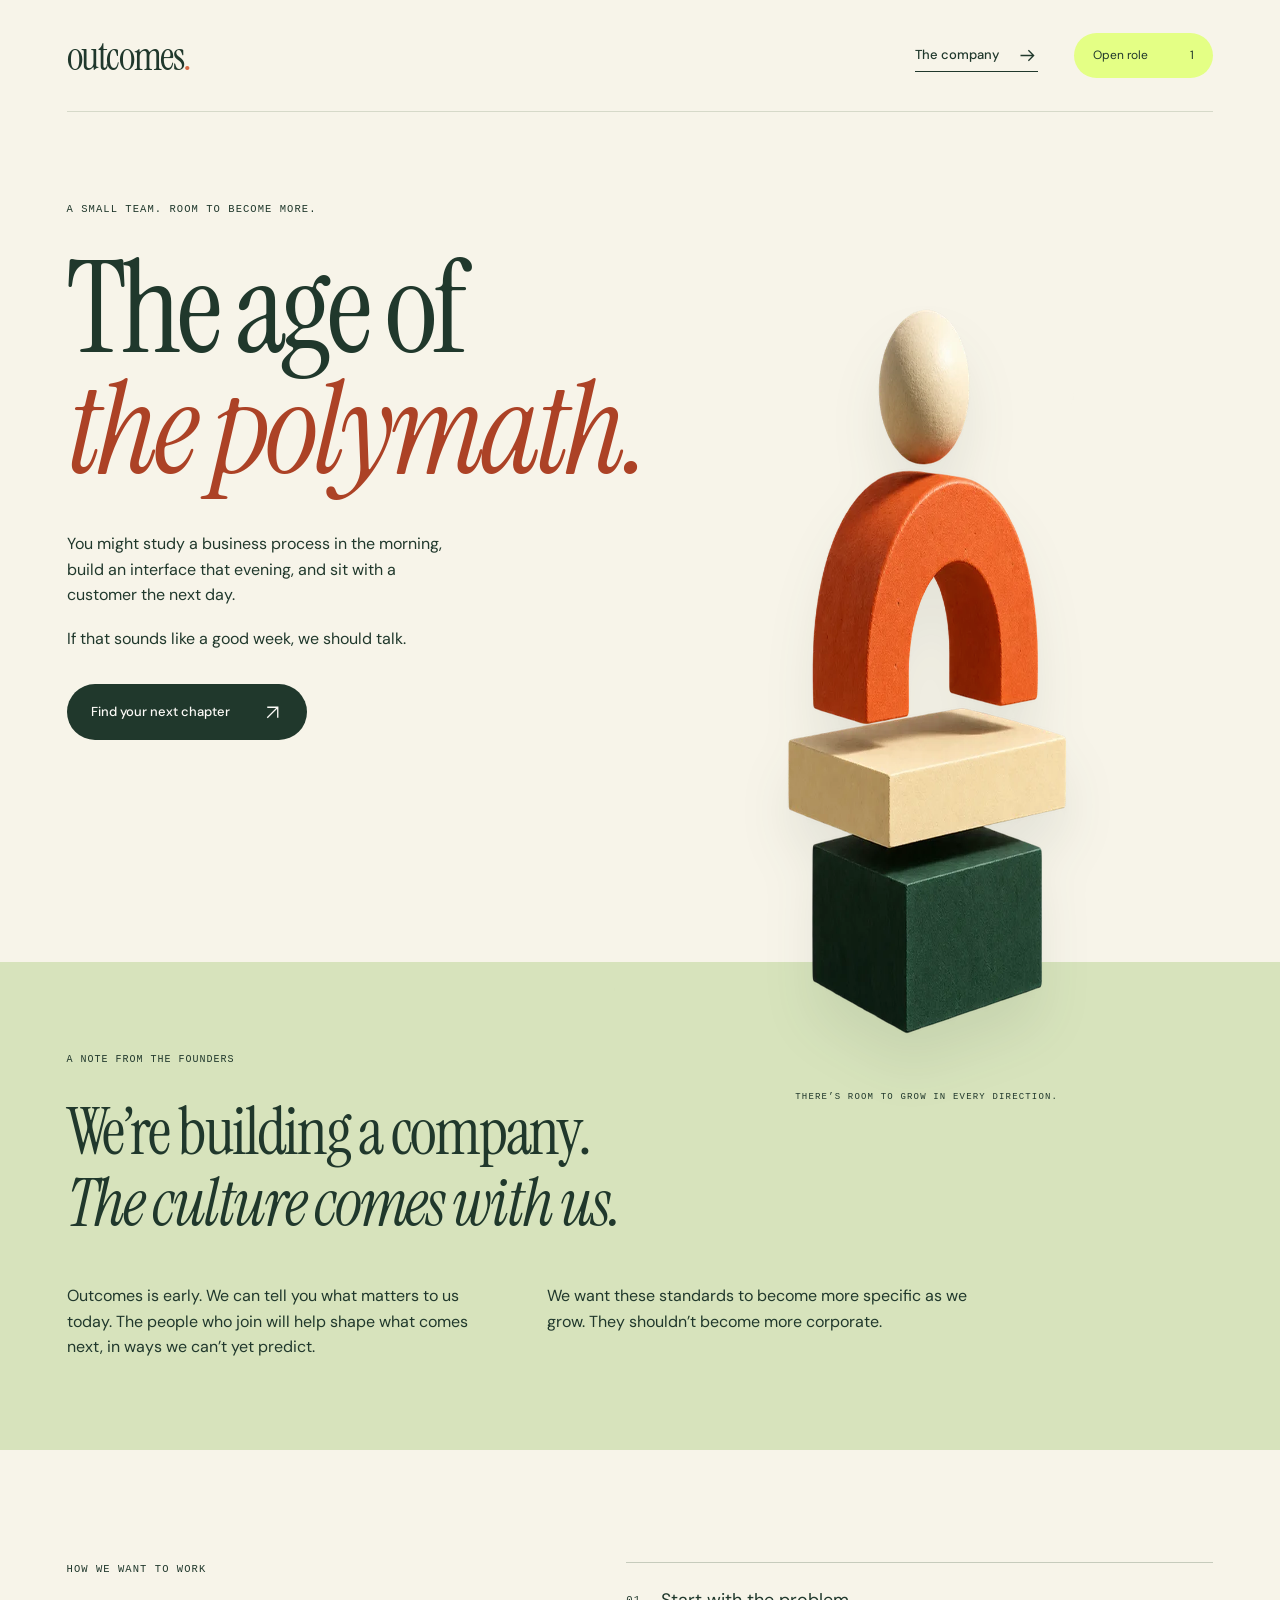
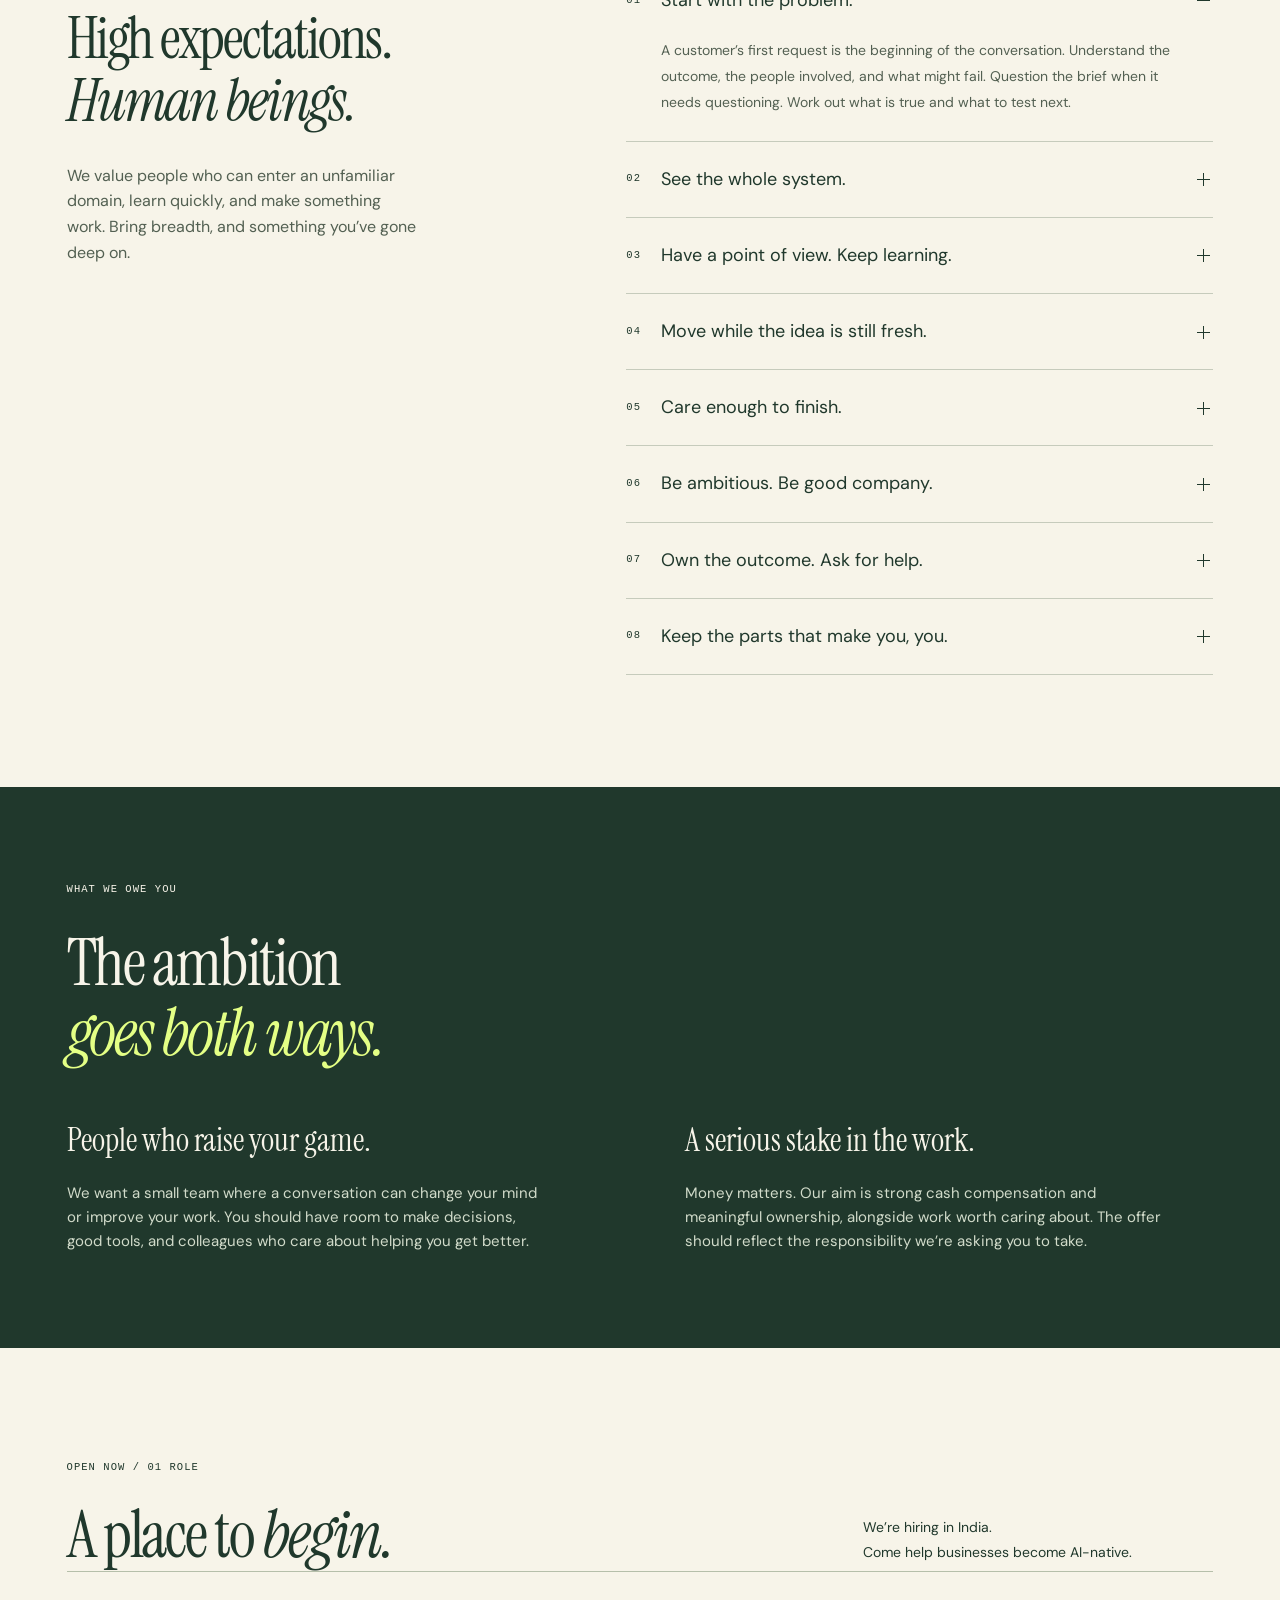
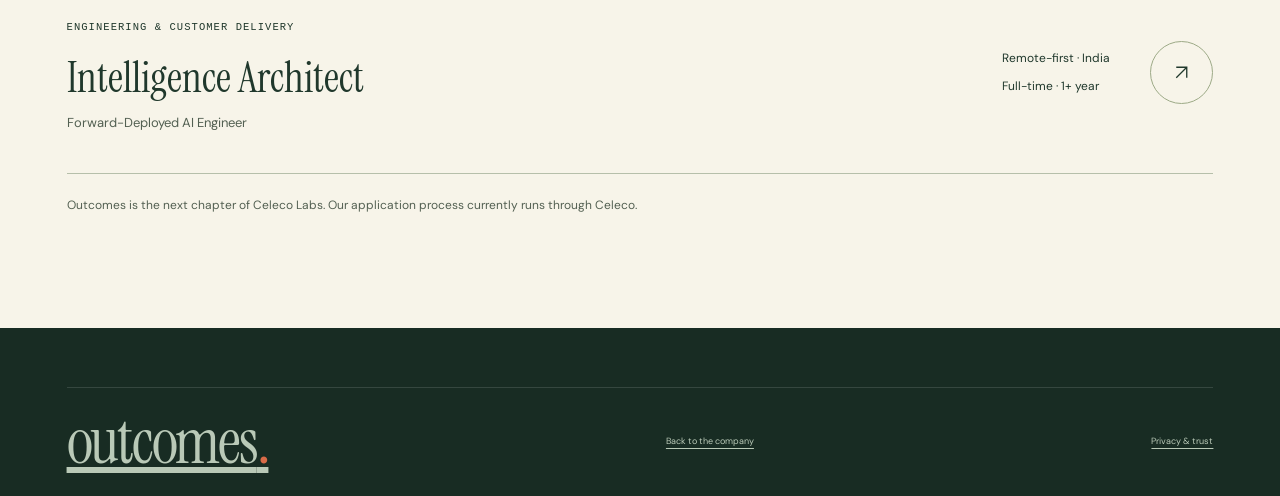
==== commit bd979478: "Publish Outcomes Deployment Company website" ====
--- a/careers/index.html
+++ b/careers/index.html
@@ -1 +1 @@
-<!DOCTYPE html><html lang="en"><head><meta charset="UTF-8"><meta name="viewport" content="width=device-width, initial-scale=1"><meta name="description" content="For people who like crossing disciplines. Explore our hiring philosophy and the Intelligence Architect role at Outcomes."><meta name="theme-color" content="#f5f3e9"><title>Come build with us | Outcomes</title><link rel="icon" href="/outcomes/favicon.svg" type="image/svg+xml"><link rel="canonical" href="https://ashish-celeco.github.io/outcomes/careers/"><meta property="og:type" content="website"><meta property="og:title" content="Come build with us | Outcomes"><meta property="og:description" content="For people who like crossing disciplines. Explore our hiring philosophy and the Intelligence Architect role at Outcomes."><meta property="og:site_name" content="Outcomes"><meta property="og:url" content="https://ashish-celeco.github.io/outcomes/careers/"><meta property="og:image" content="https://ashish-celeco.github.io/outcomes/images/social.png"><meta name="twitter:card" content="summary_large_image"><link rel="stylesheet" href="/outcomes/_astro/Arrow.C7fFNfoU.css"></head><body><a class="skip-link" href="#main">Skip to content</a><div class="careers-page"><header class="site-header"><div class="header-inner wrap"><a href="/outcomes/" class="wordmark" aria-label="Outcomes home"><span class="wordmark-name">outcomes<span class="wordmark-period">.</span></span></a><a class="text-link" href="/outcomes/">The company <svg class="arrow" viewBox="0 0 24 24" fill="none" aria-hidden="true"><path d="M4 12h15m-6-6 6 6-6 6"></path></svg></a><a class="header-cta" href="#openings">Open role <span>1</span></a></div></header><main id="main"><section class="careers-hero wrap"><p class="eyebrow">A SMALL TEAM. ROOM TO BECOME MORE.</p><h1>The age of<br><em>the polymath.</em></h1><div class="careers-lead"><p>You might study a business process in the morning, build an interface that evening, and sit with a customer the next day.</p><p>If that sounds like a good week, we should talk.</p><a class="button button-dark" href="#openings">Find your next chapter <svg class="arrow" viewBox="0 0 24 24" fill="none" aria-hidden="true"><path d="M6 18 18 6M6 6h12v12"></path></svg></a></div><div class="careers-art" aria-hidden="true"><img src="/outcomes/images/build.webp" width="1200" height="800" alt=""><span>THERE’S ROOM TO GROW IN EVERY DIRECTION.</span></div></section><section class="culture-note"><div class="wrap"><p class="eyebrow">A NOTE FROM THE FOUNDERS</p><h2>We’re building a company.<br><em>The culture comes with us.</em></h2><div><p>Outcomes is early. We can tell you what matters to us today. The people who join will help shape what comes next, in ways we can’t yet predict.</p><p>We want these standards to become more specific as we grow. They shouldn’t become more corporate.</p></div></div></section><section class="culture-section wrap section-space"><div class="culture-heading"><p class="eyebrow">HOW WE WANT TO WORK</p><h2>High expectations.<br><em>Human beings.</em></h2><p>We value people who can enter an unfamiliar domain, learn quickly, and make something work. Bring breadth, and something you’ve gone deep on.</p></div><div class="culture-list"><details open><summary><span class="eyebrow">01</span><h3>Start with the problem.</h3><span class="faq-toggle" aria-hidden="true"></span></summary><p>A customer’s first request is the beginning of the conversation. Understand the outcome, the people involved, and what might fail. Question the brief when it needs questioning. Work out what is true and what to test next.</p></details><details><summary><span class="eyebrow">02</span><h3>See the whole system.</h3><span class="faq-toggle" aria-hidden="true"></span></summary><p>A useful feature can make the wider workflow worse. Look at the hand-offs, incentives, and exceptions around it. When a problem keeps returning, turn what you learned into something the team can use again.</p></details><details><summary><span class="eyebrow">03</span><h3>Have a point of view. Keep learning.</h3><span class="faq-toggle" aria-hidden="true"></span></summary><p>Make a call with the information you have. Explain your thinking and let new evidence change it. Study work you admire, invite critique, and keep practising. Judgement and taste take work.</p></details><details><summary><span class="eyebrow">04</span><h3>Move while the idea is still fresh.</h3><span class="faq-toggle" aria-hidden="true"></span></summary><p>Make reversible decisions quickly. Put the smallest useful version in front of a customer and learn from it. Take more care when a decision puts trust, privacy, or significant money at risk. Speed comes from short loops and fewer idle days.</p></details><details><summary><span class="eyebrow">05</span><h3>Care enough to finish.</h3><span class="faq-toggle" aria-hidden="true"></span></summary><p>Try the awkward edge case. Read the error message. Sit with the person using what you built. If the system is confusing or makes no difference to their work, we still have work to do.</p></details><details><summary><span class="eyebrow">06</span><h3>Be ambitious. Be good company.</h3><span class="faq-toggle" aria-hidden="true"></span></summary><p>We want to do exceptional work and compete on its quality. Give credit freely, help without keeping score, and disagree without diminishing the person. Skill without decency is too expensive.</p></details><details><summary><span class="eyebrow">07</span><h3>Own the outcome. Ask for help.</h3><span class="faq-toggle" aria-hidden="true"></span></summary><p>Early work comes with unanswered questions. Seek context, make sensible assumptions, and bring people in before you get stuck. When something goes wrong, say it early, repair it, and change how we work so we learn from it.</p></details><details><summary><span class="eyebrow">08</span><h3>Keep the parts that make you, you.</h3><span class="faq-toggle" aria-hidden="true"></span></summary><p>Bring your strong opinions, odd interests, and questions. Care about the mission and something beyond it too. Work should have ambition without consuming your entire identity.</p></details></div></section><section class="our-side"><div class="wrap"><p class="eyebrow">WHAT WE OWE YOU</p><h2>The ambition<br><em>goes both ways.</em></h2><div class="our-side-grid"><article><h3>People who raise your game.</h3><p>We want a small team where a conversation can change your mind or improve your work. You should have room to make decisions, good tools, and colleagues who care about helping you get better.</p></article><article><h3>A serious stake in the work.</h3><p>Money matters. Our aim is strong cash compensation and meaningful ownership, alongside work worth caring about. The offer should reflect the responsibility we’re asking you to take.</p></article></div></div></section><section id="openings" class="openings wrap section-space"><div class="section-heading split-heading"><div><p class="eyebrow">OPEN NOW / 01 ROLE</p><h2>A place to <em>begin.</em></h2></div><p>We’re hiring in India.<br>Come help businesses become AI-native.</p></div><a class="job-row" href="/outcomes/careers/intelligence-architect"><div><span class="eyebrow">ENGINEERING & CUSTOMER DELIVERY</span><h3>Intelligence Architect</h3><p>Forward-Deployed AI Engineer</p></div><div class="job-meta"><span>Remote-first · India</span><span>Full-time · 1+ year</span></div><span class="job-arrow"><svg class="arrow" viewBox="0 0 24 24" fill="none" aria-hidden="true"><path d="M6 18 18 6M6 6h12v12"></path></svg></span></a><p class="jobs-footnote">Outcomes is the next chapter of Celeco Labs. Our application process currently runs through Celeco.</p></section></main><footer class="site-footer"><div class="wrap footer-bottom"><a href="/outcomes/" class="wordmark wordmark-footer" aria-label="Outcomes home"><span class="wordmark-name">outcomes<span class="wordmark-period">.</span></span></a><a href="/outcomes/">Back to the company</a><a href="/outcomes/privacy">Privacy & trust</a></div></footer></div><script type="module">var e=document.querySelector(`[data-menu-toggle]`),t=document.querySelector(`[data-mobile-nav]`),n=()=>{e&&t&&(e.setAttribute(`aria-expanded`,`false`),e.setAttribute(`aria-label`,`Open navigation`),t.hidden=!0)};e?.addEventListener(`click`,()=>{if(!t)return;let n=e.getAttribute(`aria-expanded`)!==`true`;e.setAttribute(`aria-expanded`,String(n)),e.setAttribute(`aria-label`,n?`Close navigation`:`Open navigation`),t.hidden=!n}),t?.querySelectorAll(`a`).forEach(e=>e.addEventListener(`click`,n)),document.addEventListener(`keydown`,t=>{t.key===`Escape`&&e?.getAttribute(`aria-expanded`)===`true`&&(n(),e.focus())}),matchMedia(`(min-width: 901px)`).addEventListener(`change`,n),document.addEventListener(`click`,e=>{e.target instanceof Node&&!document.querySelector(`.site-header`)?.contains(e.target)&&n()});var r=document.querySelector(`[data-process]`);if(r){let e=Array.from(r.querySelectorAll(`[role="tab"]`)),t=Array.from(r.querySelectorAll(`[role="tabpanel"]`)),n=(n,r=!1)=>{e.forEach((e,t)=>{e.setAttribute(`aria-selected`,String(t===n)),e.tabIndex=t===n?0:-1}),t.forEach((e,t)=>{e.hidden=t!==n,e.classList.remove(`is-entering`)}),t[n].offsetWidth,t[n].classList.add(`is-entering`),r&&e[n].scrollIntoView({block:`nearest`,inline:`nearest`,behavior:`instant`}),r&&e[n].focus()};r.classList.add(`is-enhanced`),n(0),e.forEach((t,r)=>{t.addEventListener(`click`,()=>n(r)),t.addEventListener(`keydown`,t=>{let i=r;if(t.key===`ArrowRight`)i=(r+1)%e.length;else if(t.key===`ArrowLeft`)i=(r-1+e.length)%e.length;else if(t.key===`Home`)i=0;else if(t.key===`End`)i=e.length-1;else return;t.preventDefault(),n(i,!0)})}),r.querySelectorAll(`[data-next-stage]`).forEach(e=>{e.addEventListener(`click`,()=>n(Number(e.dataset.nextStage),!0))})}var i=matchMedia(`(prefers-reduced-motion: reduce)`),a=i.matches,o=e=>{a=e,document.documentElement.classList.toggle(`motion-paused`,e),c()},s=!1,c=()=>{s=!1;let e=document.querySelector(`[data-scene]`);if(e){let t=Math.max(0,Math.min(1,-e.getBoundingClientRect().top/e.offsetHeight));e.querySelectorAll(`[data-depth]`).forEach(e=>{e.style.transform=a?``:`translateY(${t*Number(e.dataset.depth)*850}px)`})}let t=document.querySelector(`[data-horizon]`);if(t){let e=t.querySelector(`.horizon-ring`),n=Math.max(0,Math.min(1,(innerHeight-t.getBoundingClientRect().top)/(innerHeight+t.offsetHeight)));e&&(e.style.transform=a?``:`rotateX(${25-n*40}deg) rotateY(${-50+n*75}deg) scale(${.8+n*.35})`)}};if(i.addEventListener(`change`,e=>o(e.matches)),window.addEventListener(`scroll`,()=>{!s&&!a&&(s=!0,requestAnimationFrame(c))},{passive:!0}),o(a),!i.matches&&`IntersectionObserver`in window){let e=new IntersectionObserver(t=>{t.forEach(t=>{t.isIntersecting&&(t.target.classList.add(`is-visible`),e.unobserve(t.target))})},{threshold:.1});document.querySelectorAll(`[data-reveal]`).forEach(t=>{t.classList.add(`will-reveal`),e.observe(t)})}</script></body></html>+<!DOCTYPE html><html lang="en"><head><meta charset="UTF-8"><meta name="viewport" content="width=device-width, initial-scale=1"><meta name="description" content="For people who like crossing disciplines. Explore our hiring philosophy and the Intelligence Architect role at Outcomes."><meta name="theme-color" content="#f5f3e9"><title>Come build with us | Outcomes</title><link rel="icon" href="/favicon.svg" type="image/svg+xml"><link rel="canonical" href="https://getoutcomes.ai/careers/"><meta property="og:type" content="website"><meta property="og:title" content="Come build with us | Outcomes"><meta property="og:description" content="For people who like crossing disciplines. Explore our hiring philosophy and the Intelligence Architect role at Outcomes."><meta property="og:site_name" content="Outcomes"><meta property="og:url" content="https://getoutcomes.ai/careers/"><meta property="og:image" content="https://getoutcomes.ai/images/social.png"><meta name="twitter:card" content="summary_large_image"><link rel="stylesheet" href="/_astro/Arrow.MvuInPYR.css"></head><body><a class="skip-link" href="#main">Skip to content</a><div class="careers-page"><header class="site-header"><div class="header-inner wrap"><a href="/" class="wordmark" aria-label="Outcomes home"><span class="wordmark-name">outcomes<span class="wordmark-period">.</span></span></a><a class="text-link" href="/">The company <svg class="arrow" viewBox="0 0 24 24" fill="none" aria-hidden="true"><path d="M4 12h15m-6-6 6 6-6 6"></path></svg></a><a class="header-cta" href="#openings">Open role <span>1</span></a></div></header><main id="main"><section class="careers-hero wrap"><p class="eyebrow">A SMALL TEAM. ROOM TO BECOME MORE.</p><h1>The age of<br><em>the polymath.</em></h1><div class="careers-lead"><p>You might study a business process in the morning, build an interface that evening, and sit with a customer the next day.</p><p>If that sounds like a good week, we should talk.</p><a class="button button-dark" href="#openings">Find your next chapter <svg class="arrow" viewBox="0 0 24 24" fill="none" aria-hidden="true"><path d="M6 18 18 6M6 6h12v12"></path></svg></a></div><div class="careers-art" aria-hidden="true"><img src="/images/build.webp" width="1200" height="800" alt=""><span>THERE’S ROOM TO GROW IN EVERY DIRECTION.</span></div></section><section class="culture-note"><div class="wrap"><p class="eyebrow">A NOTE FROM THE FOUNDERS</p><h2>We’re building a company.<br><em>The culture comes with us.</em></h2><div><p>Outcomes is early. We can tell you what matters to us today. The people who join will help shape what comes next, in ways we can’t yet predict.</p><p>We want these standards to become more specific as we grow. They shouldn’t become more corporate.</p></div></div></section><section class="culture-section wrap section-space"><div class="culture-heading"><p class="eyebrow">HOW WE WANT TO WORK</p><h2>High expectations.<br><em>Human beings.</em></h2><p>We value people who can enter an unfamiliar domain, learn quickly, and make something work. Bring breadth, and something you’ve gone deep on.</p></div><div class="culture-list"><details open><summary><span class="eyebrow">01</span><h3>Start with the problem.</h3><span class="faq-toggle" aria-hidden="true"></span></summary><p>A customer’s first request is the beginning of the conversation. Understand the outcome, the people involved, and what might fail. Question the brief when it needs questioning. Work out what is true and what to test next.</p></details><details><summary><span class="eyebrow">02</span><h3>See the whole system.</h3><span class="faq-toggle" aria-hidden="true"></span></summary><p>A useful feature can make the wider workflow worse. Look at the hand-offs, incentives, and exceptions around it. When a problem keeps returning, turn what you learned into something the team can use again.</p></details><details><summary><span class="eyebrow">03</span><h3>Have a point of view. Keep learning.</h3><span class="faq-toggle" aria-hidden="true"></span></summary><p>Make a call with the information you have. Explain your thinking and let new evidence change it. Study work you admire, invite critique, and keep practising. Judgement and taste take work.</p></details><details><summary><span class="eyebrow">04</span><h3>Move while the idea is still fresh.</h3><span class="faq-toggle" aria-hidden="true"></span></summary><p>Make reversible decisions quickly. Put the smallest useful version in front of a customer and learn from it. Take more care when a decision puts trust, privacy, or significant money at risk. Speed comes from short loops and fewer idle days.</p></details><details><summary><span class="eyebrow">05</span><h3>Care enough to finish.</h3><span class="faq-toggle" aria-hidden="true"></span></summary><p>Try the awkward edge case. Read the error message. Sit with the person using what you built. If the system is confusing or makes no difference to their work, we still have work to do.</p></details><details><summary><span class="eyebrow">06</span><h3>Be ambitious. Be good company.</h3><span class="faq-toggle" aria-hidden="true"></span></summary><p>We want to do exceptional work and compete on its quality. Give credit freely, help without keeping score, and disagree without diminishing the person. Skill without decency is too expensive.</p></details><details><summary><span class="eyebrow">07</span><h3>Own the outcome. Ask for help.</h3><span class="faq-toggle" aria-hidden="true"></span></summary><p>Early work comes with unanswered questions. Seek context, make sensible assumptions, and bring people in before you get stuck. When something goes wrong, say it early, repair it, and change how we work so we learn from it.</p></details><details><summary><span class="eyebrow">08</span><h3>Keep the parts that make you, you.</h3><span class="faq-toggle" aria-hidden="true"></span></summary><p>Bring your strong opinions, odd interests, and questions. Care about the mission and something beyond it too. Work should have ambition without consuming your entire identity.</p></details></div></section><section class="our-side"><div class="wrap"><p class="eyebrow">WHAT WE OWE YOU</p><h2>The ambition<br><em>goes both ways.</em></h2><div class="our-side-grid"><article><h3>People who raise your game.</h3><p>We want a small team where a conversation can change your mind or improve your work. You should have room to make decisions, good tools, and colleagues who care about helping you get better.</p></article><article><h3>A serious stake in the work.</h3><p>Money matters. Our aim is strong cash compensation and meaningful ownership, alongside work worth caring about. The offer should reflect the responsibility we’re asking you to take.</p></article></div></div></section><section id="openings" class="openings wrap section-space"><div class="section-heading split-heading"><div><p class="eyebrow">OPEN NOW / 01 ROLE</p><h2>A place to <em>begin.</em></h2></div><p>We’re hiring in India.<br>Come help businesses become AI-native.</p></div><a class="job-row" href="/careers/intelligence-architect"><div><span class="eyebrow">ENGINEERING & CUSTOMER DELIVERY</span><h3>Intelligence Architect</h3><p>Forward-Deployed AI Engineer</p></div><div class="job-meta"><span>Remote-first · India</span><span>Full-time · 1+ year</span></div><span class="job-arrow"><svg class="arrow" viewBox="0 0 24 24" fill="none" aria-hidden="true"><path d="M6 18 18 6M6 6h12v12"></path></svg></span></a><p class="jobs-footnote">Outcomes is the next chapter of Celeco Labs. Our application process currently runs through Celeco.</p></section></main><footer class="site-footer"><div class="wrap footer-bottom"><a href="/" class="wordmark wordmark-footer" aria-label="Outcomes home"><span class="wordmark-name">outcomes<span class="wordmark-period">.</span></span></a><a href="/">Back to the company</a><a href="/privacy">Privacy & trust</a></div></footer></div><script type="module">var e=document.querySelector(`[data-menu-toggle]`),t=document.querySelector(`[data-mobile-nav]`),n=()=>{e&&t&&(e.setAttribute(`aria-expanded`,`false`),e.setAttribute(`aria-label`,`Open navigation`),t.hidden=!0)};e?.addEventListener(`click`,()=>{if(!t)return;let n=e.getAttribute(`aria-expanded`)!==`true`;e.setAttribute(`aria-expanded`,String(n)),e.setAttribute(`aria-label`,n?`Close navigation`:`Open navigation`),t.hidden=!n}),t?.querySelectorAll(`a`).forEach(e=>e.addEventListener(`click`,n)),document.addEventListener(`keydown`,t=>{t.key===`Escape`&&e?.getAttribute(`aria-expanded`)===`true`&&(n(),e.focus())}),matchMedia(`(min-width: 901px)`).addEventListener(`change`,n),document.addEventListener(`click`,e=>{e.target instanceof Node&&!document.querySelector(`.site-header`)?.contains(e.target)&&n()});var r=matchMedia(`(prefers-reduced-motion: reduce)`),i=r.matches,a=e=>{i=e,document.documentElement.classList.toggle(`motion-paused`,e),s()},o=!1,s=()=>{o=!1;let e=document.querySelector(`[data-scene]`);if(e){let t=Math.max(0,Math.min(1,-e.getBoundingClientRect().top/e.offsetHeight));e.querySelectorAll(`[data-depth]`).forEach(e=>{e.style.transform=i?``:`translateY(${t*Number(e.dataset.depth)*850}px)`})}let t=document.querySelector(`[data-horizon]`);if(t){let e=t.querySelector(`.horizon-ring`),n=Math.max(0,Math.min(1,(innerHeight-t.getBoundingClientRect().top)/(innerHeight+t.offsetHeight)));e&&(e.style.transform=i?``:`rotateX(${25-n*40}deg) rotateY(${-50+n*75}deg) scale(${.8+n*.35})`)}};if(r.addEventListener(`change`,e=>a(e.matches)),window.addEventListener(`scroll`,()=>{!o&&!i&&(o=!0,requestAnimationFrame(s))},{passive:!0}),a(i),!r.matches&&`IntersectionObserver`in window){let e=new IntersectionObserver(t=>{t.forEach(t=>{t.isIntersecting&&(t.target.classList.add(`is-visible`),e.unobserve(t.target))})},{threshold:.1});document.querySelectorAll(`[data-reveal]`).forEach(t=>{t.classList.add(`will-reveal`),e.observe(t)})}</script></body></html>
--- a/_astro/Arrow.MvuInPYR.css
+++ b/_astro/Arrow.MvuInPYR.css
@@ -0,0 +1 @@
+@font-face{font-family:Instrument Serif;font-style:normal;font-display:swap;font-weight:400;src:url(/_astro/instrument-serif-latin-400-normal.DnYpCC2O.woff2)format("woff2"),url(/_astro/instrument-serif-latin-400-normal.BVbkICAY.woff)format("woff")}@font-face{font-family:Instrument Serif;font-style:italic;font-display:swap;font-weight:400;src:url(/_astro/instrument-serif-latin-400-italic.DKMiL14s.woff2)format("woff2"),url(/_astro/instrument-serif-latin-400-italic.u__WvvIK.woff)format("woff")}@font-face{font-family:DM Sans Variable;font-style:normal;font-display:swap;font-weight:100 1000;src:url(/_astro/dm-sans-latin-ext-wght-normal.BOFOeGcA.woff2)format("woff2-variations");unicode-range:U+100-2BA,U+2BD-2C5,U+2C7-2CC,U+2CE-2D7,U+2DD-2FF,U+304,U+308,U+329,U+1D00-1DBF,U+1E00-1E9F,U+1EF2-1EFF,U+2020,U+20A0-20AB,U+20AD-20C0,U+2113,U+2C60-2C7F,U+A720-A7FF}@font-face{font-family:DM Sans Variable;font-style:normal;font-display:swap;font-weight:100 1000;src:url(/_astro/dm-sans-latin-wght-normal.Xz1IZZA0.woff2)format("woff2-variations");unicode-range:U+??,U+131,U+152-153,U+2BB-2BC,U+2C6,U+2DA,U+2DC,U+304,U+308,U+329,U+2000-206F,U+20AC,U+2122,U+2191,U+2193,U+2212,U+2215,U+FEFF,U+FFFD}@layer reset{*,:before,:after{box-sizing:border-box}*{margin:0}html{scroll-behavior:smooth;scroll-padding-top:110px}body{min-width:320px}img,svg{max-width:100%;display:block}button,input,textarea{font:inherit}button,a{-webkit-tap-highlight-color:transparent}button{color:inherit;cursor:pointer}a{color:inherit;text-decoration:none}ul{padding:0;list-style:none}[hidden]{display:none!important}}@layer base{:root{--paper:#f5f3e9;--paper-light:#fcfbf7;--ink:#20382c;--ink-soft:#536052;--green:#20382c;--green-deep:#182c23;--citron:#e2e9a2;--orange:#d86b48;--rust:#9d402c;--line:#d6d9c9;--serif:"Instrument Serif", Georgia, serif;--sans:"DM Sans Variable", Arial, sans-serif;--mono:"Courier New", monospace;--gutter:clamp(24px, 5.2vw, 88px);--ease:cubic-bezier(.22,.61,.36,1)}::selection{color:var(--green-deep);background:var(--citron)}body{background:var(--paper);color:var(--ink);font-family:var(--sans);-webkit-font-smoothing:antialiased;font-size:16px;line-height:1.6}h1,h2,h3,h4{font-weight:400;line-height:1.08}h1,h2{font-family:var(--serif);letter-spacing:-.035em}h2{font-size:clamp(48px,5.1vw,78px)}h3{font-size:24px}em{font-family:var(--serif);font-weight:400}p{text-wrap:pretty}:focus-visible{outline:2px solid var(--rust);outline-offset:5px}.wrap{width:calc(100% - var(--gutter) * 2);max-width:1440px;margin-inline:auto}.section-space{padding-block:112px}.eyebrow{font-family:var(--mono);letter-spacing:.1em;text-transform:uppercase;font-size:10.5px;font-weight:400;line-height:1.5}.status-dot{background:var(--ink);vertical-align:1px;border-radius:50%;width:7px;height:7px;margin-right:10px;display:inline-block}.arrow{stroke:currentColor;stroke-width:1.5px;width:21px;height:21px;transition:transform .25s var(--ease);flex-shrink:0}.button{min-height:56px;transition:background .2s, color .2s, transform .25s var(--ease);border:1px solid #0000;border-radius:3px;justify-content:space-between;align-items:center;gap:32px;padding:16px 23px;font-size:13px;font-weight:500;line-height:1.3;display:inline-flex}.button-dark{background:var(--green);color:var(--paper-light)}.button-dark:hover{background:#37533d;transform:translateY(-2px)}.button:hover .arrow,.text-link:hover .arrow,.header-cta:hover .arrow{transform:translate(3px,-2px)}.text-link{background:0 0;border:0;border-bottom:1px solid;justify-content:space-between;align-items:center;gap:18px;padding:5px 0;font-size:13px;font-weight:500;line-height:1.6;display:inline-flex}.skip-link{z-index:100;background:var(--green);color:#fff;padding:12px 20px;position:fixed;top:-100px;left:20px}.skip-link:focus{top:10px}.will-reveal{opacity:0;transition:opacity .7s var(--ease), transform .7s var(--ease);transform:translateY(22px)}.will-reveal.is-visible{opacity:1;transform:translateY(0)}}@layer components{.site-header{z-index:30;position:relative}.header-inner{border-bottom:1px solid var(--line);align-items:center;gap:36px;height:112px;display:flex}.wordmark{flex-direction:column;flex-shrink:0;line-height:1;display:inline-flex}.wordmark-name{font-family:var(--serif);letter-spacing:-.035em;font-size:40px}.wordmark-period{color:var(--orange)}.wordmark-sub{font-family:var(--mono);letter-spacing:.15em;margin-top:4px;font-size:8px}.desktop-nav{gap:34px;margin-left:auto;margin-right:40px;font-size:12px;display:flex}.desktop-nav a{padding:8px 0;position:relative}.desktop-nav a:after{content:"";background:var(--ink);transform-origin:0;height:1px;transition:transform .25s;position:absolute;bottom:3px;left:0;right:0;transform:scaleX(0)}.desktop-nav a:hover:after{transform:scaleX(1)}.header-cta{background:var(--citron);border-radius:3px;align-items:center;gap:42px;padding:13px 19px;font-size:12px;display:flex}.menu-toggle{background:0 0;border:0;width:44px;height:44px;display:none;position:relative}.menu-toggle span{background:var(--ink);width:23px;height:1px;transition:transform .2s;position:absolute;top:17px;left:10px}.menu-toggle span+span{top:25px}.menu-toggle[aria-expanded=true] span{transform:translateY(4px)rotate(45deg)}.menu-toggle[aria-expanded=true] span+span{transform:translateY(-4px)rotate(-45deg)}.mobile-nav{background:var(--paper);width:100%;padding:12px var(--gutter) 30px;border-bottom:1px solid var(--line);position:absolute;top:100%;left:0;box-shadow:0 15px 25px #20382c10}.mobile-nav a{border-bottom:1px solid var(--line);justify-content:space-between;align-items:center;padding:17px 0;font-size:20px;display:flex}.hero{grid-template-columns:1.06fr 1fr;padding-top:73px;display:grid;position:relative}.hero-copy{z-index:2;position:relative}.hero-copy .eyebrow{margin-bottom:28px;font-size:9px}.hero h1{letter-spacing:-.035em;font-size:clamp(72px,7.5vw,116px);line-height:.98}.hero h1 em{color:var(--rust)}.hero-description{max-width:440px;color:var(--ink-soft);margin-top:28px;font-size:16px;line-height:1.65}.hero-actions{align-items:center;gap:24px;margin-top:31px;display:flex}.hero-actions .text-link{border-bottom:none;font-size:11px}.hero-art{align-self:center;margin-top:60px;margin-left:-65px;margin-right:-30px;padding-block:10px;position:relative}.hero-art img{z-index:1;width:100%;height:auto;animation:arrive 1.1s var(--ease) both;position:relative}.art-orbit{aspect-ratio:1;border:1px solid #c7cbba70;border-radius:50%;width:87%;position:absolute;top:47%;left:54%;transform:translate(-50%,-50%)}.art-orbit:before{content:"";border:1px dashed #c7cbba55;border-radius:50%;position:absolute;inset:17px}.art-marker{font-family:var(--mono);color:#87917b;font-size:24px;font-weight:300;position:absolute}.marker-top{top:-19%;right:7%}.marker-bottom{bottom:-11%;left:9%}.hero-art figcaption{font-family:var(--mono);letter-spacing:.06em;justify-content:center;align-items:center;gap:18px;margin-top:28px;font-size:9px;display:flex;position:relative}.hero-art figcaption>span:first-child{color:var(--ink-soft)}.figure-arrow{margin-left:25px;font-size:23px}.hero-bottom{font-family:var(--mono);letter-spacing:.08em;grid-column:1/-1;justify-content:space-between;padding:58px 0 25px;font-size:8px;display:flex}.hero-bottom a{font-family:var(--sans);letter-spacing:0;align-items:center;gap:20px;font-size:10px;display:flex}.hero-bottom a span{font-size:20px}@keyframes arrive{0%{opacity:0;transform:translateY(18px)rotate(-2deg)}to{opacity:1;transform:none}}.toolbelt{border-top:1px solid var(--line);border-bottom:1px solid var(--line);background:#eaece0}.toolbelt-inner{align-items:center;gap:56px;min-height:123px;display:flex}.toolbelt p{color:#59624f;flex:0 0 185px;font-size:11px;line-height:1.65}.toolbelt strong{color:var(--ink);font-weight:500}.toolbelt ul{flex:1;justify-content:space-between;align-items:center;gap:25px;display:flex}.toolbelt li{color:#4f5849;white-space:nowrap;letter-spacing:-.06em;font-size:22px;font-weight:600}.toolbelt .tool-anthropic{letter-spacing:.025em;font-size:18px;font-weight:600}.toolbelt .tool-microsoft{letter-spacing:-.04em;align-items:center;gap:7px;font-weight:450;display:flex}.microsoft-mark{grid-template-columns:repeat(2,9px);gap:2px;display:grid}.microsoft-mark i{background:currentColor;width:9px;height:9px}.toolbelt .tool-aws{padding-bottom:4px;font-family:Arial,sans-serif;font-size:34px;font-weight:500;position:relative}.tool-aws:after{content:"";border-bottom:2px solid;border-radius:50%;width:30px;height:8px;position:absolute;bottom:4px;left:8px;transform:rotate(-8deg)}.toolbelt .tool-eleven{letter-spacing:-.04em;font-size:18px}.section-heading .eyebrow{margin-bottom:25px}.section-index{justify-content:space-between;align-items:center;display:flex}.tiny-cross{color:var(--rust);font-size:35px;line-height:1}.why-section h2{max-width:900px}.why-grid{grid-template-columns:1.1fr 1fr;align-items:center;gap:10%;margin-top:65px;display:grid}.why-visual{background:#e8ebdd;border:1px solid #d8deca}.possibility-map{aspect-ratio:560/350;background-image:radial-gradient(#aeb99f70 .75px,#0000 .75px);background-size:18px 18px;position:relative}.map-label{font:8px var(--mono);letter-spacing:.12em;position:absolute;top:22px;left:24px}.map-lines{stroke:#9aaa89;stroke-width:1px;width:100%;height:100%;position:absolute}.map-center{background:var(--green);color:var(--paper);width:86px;height:86px;font:82px/.8 var(--serif);border-radius:50%;justify-content:center;align-items:center;padding-bottom:16px;display:flex;position:absolute;top:50%;left:50%;transform:translate(-50%,-50%);box-shadow:0 0 0 8px #e8ebdd}.map-center span{color:var(--orange)}.map-node{background:var(--paper-light);text-align:center;border:1px solid #c3cbb7;min-width:91px;padding:11px 12px;font-size:11px;position:absolute}.node-1{top:22%;left:7%;transform:rotate(-5deg)}.node-2{top:24%;right:6%;transform:rotate(4deg)}.node-3{bottom:22%;left:7%;transform:rotate(3deg)}.node-4{bottom:22%;right:7%;transform:rotate(-4deg)}.map-note{text-align:center;font:8px var(--mono);letter-spacing:.06em;position:absolute;bottom:13px;left:0;right:0}.visual-caption{font:8px var(--mono);letter-spacing:.09em;border-top:1px solid #c6cdb8;justify-content:space-between;padding:17px 23px;display:flex}.why-copy{padding-right:12px}.why-copy p{color:var(--ink-soft);margin-bottom:21px;font-size:14px;line-height:1.8}.why-copy .large-copy{letter-spacing:-.035em;color:var(--ink);margin-bottom:22px;font-size:23px;line-height:1.4}.why-copy .text-link{margin-top:3px}.belief-section{background:var(--green);color:var(--paper);overflow:hidden}.belief-inner{padding-block:55px 57px;position:relative}.belief-top{z-index:1;justify-content:space-between;align-items:center;display:flex;position:relative}.belief-symbol{color:var(--citron);font-size:46px;font-weight:300;line-height:1}.belief-section h2{z-index:1;letter-spacing:-.025em;margin-top:36px;font-size:clamp(80px,9vw,140px);line-height:1;position:relative}.belief-section h2 em{color:var(--citron)}.belief-bottom{z-index:1;justify-content:space-between;align-items:flex-end;margin-top:47px;display:flex;position:relative}.belief-bottom>p:first-child{color:#d4ddce;font-size:16px;line-height:1.6}.belief-answer{font-family:var(--serif);padding-right:85px;font-size:40px;line-height:1.15;transform:rotate(-7deg)}.belief-answer span{color:var(--citron);font-style:italic;position:relative}.belief-answer span:after{content:"";border-bottom:1px solid var(--citron);border-radius:50%;width:100%;height:10px;position:absolute;bottom:-5px;left:0}.belief-circle{border:1px solid #617b5f55;border-radius:50%;width:530px;height:530px;position:absolute;top:65px;right:-50px}.belief-circle:after,.belief-circle:before{content:"";border:1px solid #617b5f44;border-radius:50%;position:absolute;inset:28px}.belief-circle:after{inset:56px}.split-heading{justify-content:space-between;align-items:flex-end;gap:40px;display:flex}.split-heading>p{flex-shrink:0;width:350px;padding-bottom:6px;font-size:14px;line-height:1.8}.split-heading>p>span{color:var(--ink-soft)}.process{margin-top:53px}.process-tabs{display:none}.is-enhanced .process-tabs{border-bottom:1px solid var(--line);grid-template-columns:repeat(5,1fr);display:grid}.process-tabs button{text-align:left;border:0;border-top:1px solid var(--line);background:0 0;align-items:center;gap:13px;min-height:72px;padding:15px 17px;font-size:13px;transition:background .2s;display:flex;position:relative}.process-tabs button>span:first-child{font-family:var(--mono);color:var(--ink-soft);font-size:9px}.process-tabs button[aria-selected=true]{background:var(--green);color:var(--paper);border-top-color:var(--green)}.process-tabs button[aria-selected=true]>span:first-child{color:var(--citron)}.tab-dot{background:var(--citron);border-radius:50%;width:5px;height:5px;margin-left:auto;display:none}.process-tabs button[aria-selected=true] .tab-dot{display:block}.process-tabs button:not([aria-selected=true]):hover{background:#e9ecdf}.process-panel{border:1px solid var(--line);background:var(--paper-light);border-top:0;grid-template-columns:1fr 1fr;min-height:570px;display:grid}.process-art{background:#e9eadb;flex-direction:column;justify-content:center;align-items:center;padding:24px;display:flex;position:relative;overflow:hidden}.process-number{font-family:var(--serif);color:#788367;letter-spacing:-.06em;font-size:138px;line-height:1;position:absolute;top:5px;left:30px}.process-art img{z-index:1;width:80%;max-width:410px;height:auto;margin-top:38px;position:relative}.process-caption{text-align:center;width:100%;font-size:8px;position:absolute;bottom:25px;left:0}.process-copy{align-self:center;padding:42px 48px 35px}.process-copy>.eyebrow{color:var(--ink-soft);font-size:9px}.process-copy h3{font-family:var(--serif);letter-spacing:-.02em;max-width:350px;margin:17px 0 21px;font-size:43px;line-height:1.05}.process-copy>p{color:var(--ink-soft);font-size:13px;line-height:1.8}.process-copy ul{margin-top:19px;padding-bottom:22px}.process-copy li{align-items:baseline;gap:12px;margin-top:8px;font-size:12px;display:flex}.process-copy li span{color:var(--rust);font-size:15px}.process-takeaway{border-top:1px solid var(--line);padding-top:16px}.process-takeaway>span{font-family:var(--mono);letter-spacing:.08em;font-size:8px}.process-takeaway p{font-family:var(--serif);margin-top:6px;font-size:24px;line-height:1.25}.process-copy .text-link{border-bottom:0;margin-top:18px;font-size:11px}.next-stage{display:none}.is-enhanced .next-stage{display:inline-flex}.approach-footnote{color:var(--ink-soft);justify-content:center;align-items:center;gap:7px;margin-top:23px;font-size:11px;display:flex}.approach-footnote .status-dot{background:#85954f;width:5px;height:5px;margin:0}.principles-section{padding-top:10px;padding-bottom:107px}.principles-intro{text-align:center}.principles-intro h2{margin-top:20px;font-size:54px}.principles-grid{grid-template-columns:repeat(3,1fr);gap:50px;margin-top:61px;display:grid}.principles-grid article{border-top:1px solid var(--line);padding-top:29px}.principles-grid h3{letter-spacing:-.03em;margin-top:24px;font-size:18px;font-weight:500;line-height:1.3}.principles-grid p{color:var(--ink-soft);max-width:330px;margin-top:13px;font-size:13px;line-height:1.8}.principle-icon{width:65px;height:47px;display:flex;position:relative}.people-icon{align-items:flex-end;gap:5px}.people-icon i{background:var(--green);border-radius:12px 12px 0 0;width:15px;height:28px}.people-icon i:nth-child(2){background:var(--orange);height:44px}.people-icon i:nth-child(3){background:#a1ac72;height:34px}.system-icon{align-items:center}.system-icon i{border:9px solid var(--green);border-radius:50%;width:35px;height:35px}.system-icon i+i{border-color:var(--orange);margin-left:-8px}.outcome-icon{align-items:flex-end}.outcome-icon i{border:7px solid var(--green);border-bottom:0;width:23px;height:35px}.outcome-icon i+i{border-color:var(--orange);border-left:0;width:26px;height:46px}.team-section{background:#e9ecdf}.team-grid{grid-template-columns:repeat(3,1fr);gap:30px;margin-top:58px;display:grid}.portrait-frame{aspect-ratio:1.15;background:#cbd4bd;position:relative;overflow:hidden}.portrait-frame img{object-fit:cover;filter:grayscale();mix-blend-mode:multiply;width:100%;height:100%;transition:filter .5s, transform .6s var(--ease)}.team-card:hover .portrait-frame img{filter:grayscale(.2);transform:scale(1.025)}.portrait-dhaval{background:#e5cfb3}.portrait-ankush{background:#cfd5d9}.portrait-label{background:var(--paper);font-family:var(--mono);letter-spacing:.08em;padding:7px 9px;font-size:7px;position:absolute;bottom:13px;left:15px}.team-person{border-bottom:1px solid #c8d0bc;justify-content:space-between;align-items:baseline;gap:12px;margin-top:24px;padding-bottom:17px;display:flex}.team-person h3{letter-spacing:-.04em;font-size:18px;font-weight:500}.team-person>span{color:var(--ink-soft);white-space:nowrap;font-size:9px}.team-card h4{font-family:var(--serif);max-width:250px;margin-top:22px;font-size:27px;line-height:1.1}.team-card>p{color:var(--ink-soft);margin-top:14px;font-size:12px;line-height:1.9}.team-note{border-top:1px solid #ccd3c0;justify-content:center;align-items:center;gap:25px;margin-top:56px;padding-top:32px;display:flex}.small-mark{font-family:var(--serif);color:var(--rust);font-size:63px;line-height:1}.team-note p{color:var(--ink-soft);font-size:11px;line-height:1.8}.team-note strong{color:var(--ink);font-weight:500}.faq-section{grid-template-columns:.8fr 1.2fr;gap:75px;display:grid}.faq-heading h2{margin-top:24px;font-size:60px}.faq-list{border-top:1px solid var(--line)}.faq-list details{border-bottom:1px solid var(--line)}.faq-list summary{cursor:pointer;justify-content:space-between;align-items:center;gap:24px;padding:23px 0;font-size:14px;font-weight:500;list-style:none;display:flex}.faq-list summary::-webkit-details-marker{display:none}.faq-toggle{flex-shrink:0;width:18px;height:18px;display:inline-block;position:relative}.faq-toggle:before,.faq-toggle:after{content:"";background:var(--ink);width:13px;height:1px;position:absolute;top:9px;left:2px}.faq-toggle:after{transition:transform .2s;transform:rotate(90deg)}details[open] .faq-toggle:after{transform:rotate(0)}.faq-list details>p{color:var(--ink-soft);padding:0 36px 23px 0;font-size:13px;line-height:1.9}.contact-section{background:var(--citron);overflow:hidden}.contact-inner{align-items:center;padding-block:89px;display:flex;position:relative}.contact-inner>div:first-child{z-index:1;position:relative}.contact-section .eyebrow{margin-bottom:29px;font-size:9px}.contact-section h2{font-size:clamp(64px,6.2vw,96px);line-height:1.04}.contact-section h2 em{color:var(--rust)}.contact-section p:not(.eyebrow){margin-top:27px;font-size:13px;line-height:1.8}.contact-section .button{margin-top:30px}.contact-caption{color:var(--ink-soft);margin-top:12px;font-size:9px;display:block}.contact-monogram{font-family:var(--serif);color:var(--green);font-size:410px;line-height:1;position:absolute;top:6%;right:7%;transform:rotate(-12deg)}.contact-monogram>span{color:var(--orange)}.monogram-orbit{border:1px solid #93a46670;border-radius:50%;width:430px;height:430px;position:absolute;top:18px;left:-90px}.monogram-orbit:after{content:"";border:1px solid #93a46645;border-radius:50%;position:absolute;inset:-23px}.site-footer{background:var(--green-deep);color:var(--paper);padding:59px 0 22px}.footer-top{align-items:center;gap:60px;padding-bottom:50px;display:flex}.wordmark-footer .wordmark-name{font-size:64px}.wordmark-footer .wordmark-sub{letter-spacing:.22em;font-size:10px}.footer-top>p{color:#b9c9b7;padding-top:10px;font-size:12px;line-height:1.8}.footer-back{align-items:center;gap:37px;margin-left:auto;font-size:10px;display:flex}.footer-back span{font-size:26px}.footer-bottom{color:#b9c9b7;border-top:1px solid #ffffff20;justify-content:space-between;gap:20px;padding-top:22px;font-size:9px;display:flex}.footer-bottom a{text-underline-offset:4px;text-decoration:underline}.site-footer :focus-visible{outline-color:var(--citron)}.document-page{max-width:800px;padding-block:75px 100px}.document-page h1{margin:25px 0;font-size:80px}.document-page .document-intro{margin-bottom:45px;font-size:23px;line-height:1.5}.document-page h2{margin:35px 0 15px;font-size:37px}.document-page p,.document-page li{color:var(--ink-soft);margin-bottom:15px}.document-page a{text-underline-offset:4px;text-decoration:underline}.document-page ul{padding-left:22px;list-style:outside}.belief-symbol .arrow{stroke-width:1px;width:46px;height:46px}.process-copy li .arrow{color:var(--rust);width:14px;height:14px}.figure-arrow .arrow{width:23px;height:23px}.fallback-nav{flex-wrap:wrap;justify-content:center;gap:20px;padding:15px;font-size:12px;display:flex}.toolbelt .tool-eleven{align-items:center;gap:6px;display:flex}.eleven-mark{gap:2px;display:inline-flex}.eleven-mark i{background:currentColor;width:3px;height:16px;display:block}}@layer responsive{@media (width>=1700px){.hero{padding-top:85px}.hero-art{margin-right:0}.hero-bottom{padding-top:80px}}@media (width<=1150px){.desktop-nav{gap:24px;margin-right:10px}.hero-actions{flex-wrap:wrap;gap:18px}.hero-art{margin-left:-45px;margin-right:-15px}.toolbelt-inner{gap:25px}.toolbelt p{flex-basis:150px}.toolbelt li{font-size:20px}.toolbelt .tool-anthropic,.toolbelt .tool-eleven{font-size:15px}.process-copy{padding:32px}.process-copy h3{font-size:38px}.process-tabs button{gap:10px;padding-inline:13px;font-size:12px}.team-person{flex-direction:column;gap:7px}.contact-monogram{font-size:340px;top:16%;right:1%}.monogram-orbit{width:350px;height:350px;left:-60px}}@media (width<=900px){:root{--gutter:32px}.section-space{padding-block:80px}.header-inner{gap:18px;height:93px}.desktop-nav{display:none}.header-cta{margin-left:auto}.menu-toggle{display:block}.hero{grid-template-columns:1.1fr 1fr;padding-top:50px}.hero h1{font-size:clamp(60px,8.5vw,80px)}.hero-description{font-size:14px}.hero-copy .eyebrow{max-width:260px;margin-bottom:24px;font-size:8px}.hero-art{margin-left:-70px;margin-right:-20px}.hero-art figcaption{gap:10px;margin-top:22px;font-size:7px}.hero-actions{flex-direction:column;align-items:flex-start;gap:12px;margin-top:25px}.hero-bottom{padding-top:36px}.toolbelt-inner{flex-direction:column;align-items:stretch;gap:20px;padding-block:25px}.toolbelt p{text-align:center;flex-basis:auto}.toolbelt p br{display:none}.toolbelt ul{flex-wrap:wrap;justify-content:center;gap:24px}.why-grid{gap:6%;margin-top:40px}.why-copy .large-copy{font-size:20px}.why-copy p{font-size:12px}.map-node{min-width:68px;padding:8px;font-size:9px}.map-center{width:61px;height:61px;font-size:60px}.map-label{font-size:7px;top:14px;left:15px}.visual-caption{padding-inline:14px;font-size:7px}.split-heading>p{width:260px;font-size:12px}.process-panel{min-height:510px}.process-copy{padding:28px}.process-copy h3{font-size:34px}.process-copy>p,.process-copy li{font-size:11px}.process-copy ul{margin-top:12px;padding-bottom:17px}.process-takeaway p{font-size:22px}.process-number{font-size:105px;top:16px;left:23px}.process-art img{width:100%}.process-tabs button{flex-wrap:wrap;column-gap:7px;padding:12px 10px;font-size:11px}.tab-dot{display:none!important}.process-caption{font-size:6px}.principles-grid{gap:30px}.principles-grid h3{font-size:16px}.principles-grid p{font-size:12px}.team-grid{gap:22px}.team-card h4{font-size:24px}.team-card>p{font-size:11px}.team-person h3{font-size:16px}.portrait-label{padding-inline:6px;font-size:6px;bottom:10px;left:9px}.faq-section{grid-template-columns:.8fr 1.2fr;gap:40px}.faq-heading h2{font-size:54px}.faq-list summary,.faq-list details>p{font-size:12px}.contact-section h2{font-size:64px}.contact-monogram{opacity:.9;font-size:260px;top:21%;right:-2%}.monogram-orbit{width:280px;height:280px}.footer-top{gap:35px}.footer-bottom{font-size:8px}}@media (width<=640px){:root{--gutter:24px}html{scroll-padding-top:25px}.section-space{padding-block:65px}h2{font-size:47px}.eyebrow{font-size:9px}.header-inner{gap:11px;height:85px}.wordmark-name{font-size:34px}.wordmark-sub{font-size:6.8px}.header-cta{gap:17px;padding:11px 13px;font-size:11px}.header-cta .arrow{width:17px;height:17px}.menu-toggle{margin-right:-10px}.hero{padding-top:41px;display:block}.hero-copy .eyebrow{letter-spacing:.07em;max-width:none;margin-bottom:25px;font-size:7px}.hero-copy .status-dot{width:5px;height:5px;margin-right:7px}.hero h1{font-size:clamp(59px,13.7vw,84px);line-height:.98}.hero-description{max-width:390px;margin-top:25px;font-size:14px;line-height:1.7}.hero-actions{flex-direction:row;align-items:center;gap:18px;margin-top:25px}.button{gap:21px;min-height:52px;padding:15px 17px;font-size:11px}.hero-actions .text-link{gap:9px;max-width:105px;font-size:9px}.hero-art{width:calc(100% + 18px);margin:43px -9px 0;padding:0}.hero-art img{width:100%}.art-orbit{width:74%;top:46%;left:51%}.marker-top{font-size:20px;top:-2%;right:7%}.marker-bottom{font-size:20px;bottom:5%;left:3%}.hero-art figcaption{gap:14px;margin-top:15px;font-size:7px}.figure-arrow{margin-left:5px;font-size:20px}.hero-bottom{padding-top:37px;padding-bottom:19px;font-size:6px}.hero-bottom a{gap:13px;font-size:8px}.toolbelt-inner{gap:22px;padding-block:24px 29px}.toolbelt p{font-size:9px}.toolbelt ul{gap:21px 25px}.toolbelt li{font-size:20px}.toolbelt .tool-anthropic{font-size:14px}.toolbelt .tool-eleven{font-size:16px}.toolbelt .tool-aws{font-size:29px}.section-heading .eyebrow{margin-bottom:23px}.tiny-cross{font-size:27px}.why-section h2{font-size:44px}.why-grid{grid-template-columns:1fr;gap:32px;margin-top:35px}.why-visual{order:2}.why-copy{padding-right:0}.why-copy .large-copy{font-size:21px}.why-copy p{font-size:13px}.why-copy .text-link{font-size:12px}.map-node{min-width:75px;font-size:10px}.map-center{width:69px;height:69px;font-size:65px}.map-label{font-size:7px}.visual-caption{padding:14px 18px;font-size:7px}.belief-inner{padding-block:34px 43px}.belief-symbol{font-size:35px}.belief-section h2{margin-top:35px;font-size:64px}.belief-bottom{align-items:flex-start;gap:20px;margin-top:35px}.belief-bottom>p:first-child{font-size:11px;line-height:1.7}.belief-answer{padding-right:10px;font-size:27px}.belief-circle{width:330px;height:330px;top:70px;right:-130px}.split-heading{flex-direction:column;align-items:flex-start;gap:24px}.split-heading>p{width:auto;font-size:12px}.process{margin-top:33px}.is-enhanced .process-tabs{grid-template-columns:repeat(5,minmax(0,1fr))}.process-tabs button{flex-direction:column;justify-content:center;align-items:flex-start;gap:9px;min-height:74px;padding:11px 5px;font-size:9px;line-height:1.2}.process-tabs button>span:first-child{font-size:8px}.process-panel{grid-template-columns:1fr}.process-art{height:270px;padding:15px}.process-number{font-size:90px;top:15px;left:22px}.process-art img{width:215px;height:215px;margin-top:0}.process-caption{font-size:6.5px;bottom:12px}.process-copy{padding:30px 25px}.process-copy h3{margin-top:14px;font-size:40px}.process-copy>p{font-size:13px}.process-copy li{margin-top:11px;font-size:12px}.process-copy ul{margin-top:20px;padding-bottom:22px}.process-takeaway p{font-size:24px}.process-copy .text-link{font-size:12px}.approach-footnote{text-align:center;align-items:baseline;gap:6px;font-size:9px}.approach-footnote .status-dot{flex-shrink:0}.principles-section{padding-top:4px;padding-bottom:65px}.principles-intro h2{font-size:43px}.principles-grid{grid-template-columns:1fr;gap:27px;margin-top:37px}.principles-grid article{padding-top:25px;padding-left:77px;position:relative}.principle-icon{transform-origin:0 0;position:absolute;top:25px;left:0;transform:scale(.8)}.principles-grid h3{margin-top:0;font-size:17px}.principles-grid p{margin-top:9px;font-size:12px}.team-grid{grid-template-columns:1fr;gap:39px;margin-top:33px}.portrait-frame{aspect-ratio:1.2}.team-person{flex-direction:row;align-items:center;margin-top:21px;padding-bottom:14px}.team-person h3{font-size:19px}.team-person>span{font-size:10px}.portrait-label{padding:7px 9px;font-size:8px;bottom:14px;left:14px}.team-card h4{max-width:310px;margin-top:20px;font-size:29px}.team-card>p{font-size:12px}.team-note{align-items:flex-start;gap:20px;margin-top:38px;padding-top:25px}.team-note p{font-size:10px}.team-note p br{display:none}.small-mark{font-size:53px}.faq-section{grid-template-columns:1fr;gap:35px}.faq-heading h2{margin-top:20px;font-size:49px}.faq-list summary{padding-block:20px;font-size:13px}.faq-list details>p{padding-right:15px;font-size:12px}.contact-inner{padding-block:55px 65px}.contact-section .eyebrow{letter-spacing:.05em;margin-bottom:26px;font-size:7px}.contact-section h2{font-size:52px}.contact-section p:not(.eyebrow){max-width:290px;margin-top:24px;font-size:12px}.contact-section p br,.contact-monogram{display:none}.contact-section .button{margin-top:25px;font-size:12px}.contact-caption{font-size:9px}.site-footer{padding-top:38px}.footer-top{flex-wrap:wrap;gap:30px 32px;padding-bottom:30px}.wordmark-footer .wordmark-name{font-size:55px}.wordmark-footer .wordmark-sub{font-size:8px}.footer-top>p{padding-top:0;font-size:10px}.footer-back{border-top:1px solid #ffffff20;flex-basis:100%;justify-content:space-between;margin-left:0;padding-top:20px;font-size:11px}.footer-bottom{flex-wrap:wrap;gap:16px;padding-top:22px;font-size:9px}.footer-bottom>span:first-child{flex-basis:100%}.footer-bottom>a{margin-left:auto}.document-page{padding-block:45px 70px}.document-page h1{font-size:57px}.document-page h2{font-size:33px}.document-page .document-intro{font-size:20px}}@media (prefers-reduced-motion:reduce){html{scroll-behavior:auto}*,:before,:after{transition-duration:0s!important;animation:none!important}.will-reveal{opacity:1;transform:none}}}.home-v2{--ink:#20382c;--citron:#e4ff85;--paper:#f8f5ec;background:var(--paper)}.home-v2 .site-header{color:#fff9e9;position:absolute;inset:0 0 auto}.home-v2 .header-inner{border-color:#ffffff25;height:105px}.home-v2 .header-cta{color:#17281f;background:#e4ff85;border-radius:30px}.home-v2 .desktop-nav a:after{background:currentColor}.nav-count{font:10px var(--mono);border:1px solid #fff5;border-radius:5px;margin-left:4px;padding:2px 5px}.home-v2 .menu-toggle span{background:#fff}.home-v2 .mobile-nav{color:var(--ink)}.opening{isolation:isolate;color:#fff8e8;background:#14291f;min-height:990px;padding-top:150px;padding-bottom:65px;position:relative;overflow:hidden}.light-field{z-index:-2;background:radial-gradient(at 62% 70%,#85945750,#0000 55%);position:absolute;inset:-20%}.light-field i{filter:blur(75px);opacity:.65;background:radial-gradient(#d09e4e88,#0000 68%);border-radius:50%;width:65%;height:80%;animation:18s ease-in-out infinite alternate light-drift;position:absolute;top:0;left:40%}.light-field i:nth-child(2){background:radial-gradient(#69866eaa,#0000 68%);animation-delay:-9s;top:20%;left:5%}.light-field i:nth-child(3){background:radial-gradient(#fa713544,#0000 68%);animation-delay:-5s;top:30%;left:50%}.scene-grain{z-index:8;pointer-events:none;opacity:.05;background-image:url("data:image/svg+xml,%3Csvg viewBox='0 0 180 180' xmlns='http://www.w3.org/2000/svg'%3E%3Cfilter id='n'%3E%3CfeTurbulence type='fractalNoise' baseFrequency='.85' numOctaves='3' stitchTiles='stitch'/%3E%3C/filter%3E%3Cpath fill='%23fff' filter='url(%23n)' opacity='.8' d='M0 0h180v180H0z'/%3E%3C/svg%3E");position:absolute;inset:0}.opening-title{text-align:center;z-index:3;pointer-events:none;position:relative}.opening-title .eyebrow{letter-spacing:.2em;color:#d7dfca;margin-bottom:28px;font-size:10px}.opening h1{letter-spacing:-.04em;font-size:clamp(76px,10vw,154px);line-height:.9}.opening h1 em{color:#e6ecb0}.opening-stage{height:485px;position:relative}.opening-note{z-index:5;width:300px;position:absolute;bottom:75px;left:0}.opening-note p{color:#fff8e8;margin-bottom:24px;font-size:15px;line-height:1.7}.opening-note>.eyebrow{letter-spacing:.13em;color:#c6d3bf;margin-top:22px;font-size:8px;display:block}.mini-line{background:#e4ff85;width:35px;height:1px;margin-bottom:20px;display:block}.button-lime{color:#1e3024;background:#e4ff85;border-radius:40px}.button-lime:hover{background:#f0ffbf;transform:translateY(-3px)}.sculpture-scene{perspective:900px;height:100%;position:absolute;top:-25px;left:22%;right:-3%}.scene-art{will-change:transform;position:absolute;inset:-10% -3% 0 0}.scene-art img{object-fit:contain;filter:drop-shadow(0 35px 25px #08190f55);width:100%;height:100%;animation:7s ease-in-out infinite sculpture-float}.scene-orbit{border:1px solid #e7eec12b;border-radius:50%;width:75%;height:100%;position:absolute;top:-7%;left:14%;transform:rotate(-25deg)}.orbit-b{border-style:dashed;width:85%;height:55%;top:20%;left:10%;transform:rotate(35deg)}.floating-sphere{background:radial-gradient(circle at 28% 23%,#e9f2b2,#b4b97e 45%,#434e2b 85%);border-radius:50%;animation:6s ease-in-out infinite reverse sculpture-float;position:absolute;box-shadow:10px 18px 35px #08190f40}.sphere-one{width:54px;height:54px;top:23%;left:8%}.sphere-two{background:radial-gradient(circle at 28% 23%,#ffcc96,#d65b31 55%,#64371f);width:24px;height:24px;top:7%;right:3%}.scene-label{font:8px var(--mono);letter-spacing:.18em;color:#dce6cc;position:absolute;bottom:12%;right:13%}.scroll-cue{font:9px var(--mono);letter-spacing:.1em;align-items:center;gap:15px;display:flex;position:absolute;bottom:4px;right:0}.cue-line{background:#ffffff35;width:1px;height:50px;position:relative;overflow:hidden}.cue-line:after{content:"";background:#e4ff85;animation:2.5s ease-in-out infinite cue-slide;position:absolute;inset:0}.motion-toggle{left:var(--gutter);color:#e1ebcb;z-index:10;background:#14291f;border:1px solid #e1ebcb55;border-radius:20px;padding:7px 13px;font-size:10px;position:absolute;bottom:28px}.motion-toggle span{margin-left:10px}.intro-sheet{background:var(--paper);z-index:9;border-radius:50% 50% 0 0/50px 50px 0 0;margin-top:-48px;padding-top:130px;position:relative}.intro-grid{grid-template-columns:1fr 2.4fr;gap:60px;display:grid}.intro-grid>.eyebrow{padding-top:15px}.intro-grid h2 em{color:#647a43}.intro-columns{grid-template-columns:1fr 1fr;gap:45px;margin:40px 0 28px;display:grid}.intro-columns p{color:#536052;font-size:15px;line-height:1.8}.capability-line{border-top:1px solid #d6d9c9;align-items:center;gap:60px;margin-top:95px;padding-block:30px 45px;display:flex}.capability-line>.eyebrow{max-width:140px;font-size:8px}.capability-line>div{letter-spacing:-.04em;flex:1;justify-content:space-between;gap:25px;font-size:22px;display:flex}.horizon-section{isolation:isolate;color:#f7f3df;background:#17251e;align-items:center;min-height:730px;display:grid;position:relative;overflow:hidden}.horizon-glow{z-index:-1;background:radial-gradient(at 45% 53%,#e9e7a9 0,#c7b965 7%,#967e4266 17%,#54684640 30%,#0000 50%);width:100%;height:130%;position:absolute;top:0;left:35%;transform:rotate(-30deg)}.horizon-ring{border:1px solid #e8eaa448;border-radius:50%;width:650px;height:650px;position:absolute;top:9%;right:8%;transform:rotateX(25deg)rotateY(-35deg);box-shadow:inset 0 0 70px #cde09714,0 0 70px #d4dd9820}.horizon-ring:after{content:"";border:1px solid #e8eaa424;border-radius:50%;position:absolute;inset:60px}.horizon-copy{padding-block:90px;position:relative}.horizon-copy .eyebrow{letter-spacing:.13em;font-size:9px}.horizon-copy h2{margin:45px 0 35px;font-size:clamp(90px,12vw,180px);line-height:.88}.horizon-copy h2 em{color:#e4ff85}.horizon-copy>p:last-of-type{color:#d6dccb;font-size:15px}.circle-link{border:1px solid #e4ff8555;border-radius:50%;place-items:center;width:75px;height:75px;transition:background .3s;display:grid;position:absolute;bottom:80px;right:6%;transform:rotate(90deg)}.circle-link:hover{background:#e4ff8522}.home-v2 .approach-section{padding-top:125px}.home-v2 .process{border:1px solid #d6d9c9;border-radius:8px;overflow:hidden}.home-v2 .process-tabs{background:#ebe9df;padding:0 24px}.home-v2 .process-tabs button{font-size:12px}.home-v2 .process-tabs button[aria-selected=true]{border-bottom-color:#20382c}.home-v2 .process-panel{background:#fffcf4;grid-template-columns:1.1fr 1fr;gap:0;min-height:555px}.home-v2 .process-art{isolation:isolate;background:#e8eadb;justify-content:center;align-items:center;min-height:555px;display:flex;overflow:hidden}.home-v2 .process-art img{object-fit:contain;z-index:2;filter:drop-shadow(0 15px 12px #1e302412);width:110%;height:440px;position:relative}.home-v2 .process-number{color:#748064;z-index:0;font-size:280px;top:-35px;left:20px}.home-v2 .process-caption{color:#344d38;bottom:25px}.home-v2 .process-copy{padding:50px 45px}.home-v2 .process-copy h3{font-size:43px}.art-halo{z-index:0;border:1px solid #20382c22;border-radius:50%;position:absolute;inset:12%}.chapter-1 .process-art{background:#eadabf}.chapter-2 .process-art{background:#d8e4e0}.chapter-3 .process-art{background:#e4dfec}.chapter-4 .process-art{background:#eaf0b9}.process-panel.is-entering .process-art img{animation:.7s cubic-bezier(.2,.8,.2,1) both chapter-arrive}.process-panel.is-entering .process-copy{animation:.55s both copy-arrive}.home-v2 .team-section{background:#e9eadf;border-radius:35px 35px 0 0}.home-v2 .portrait-frame{border-radius:5px}.home-v2 .team-card{transition:transform .4s}.home-v2 .team-card:hover{transform:translateY(-7px)}.home-v2 .team-person h3{font-size:23px}.home-v2 .team-card>p{margin-top:10px}.home-v2 .portrait-label{font-size:10px}.join-section{color:#fff8e8;background:#bc4527;position:relative;overflow:hidden}.join-inner{padding-block:95px;position:relative}.join-section h2{z-index:2;margin:35px 0 45px;font-size:clamp(70px,8vw,120px);position:relative}.join-bottom{z-index:2;align-items:center;gap:50px;display:flex;position:relative}.join-bottom p{max-width:425px;font-size:15px}.join-doodle{font:650px var(--serif);color:#ee986e55;line-height:1;position:absolute;top:-100px;right:1%;transform:rotate(-18deg)}.join-doodle span{color:#e4ff8577}.home-v2 .contact-section{background:#e4ff85}.home-v2 .contact-inner{min-height:540px}.home-v2 .contact-inner h2{font-size:clamp(56px,6vw,90px)}.home-v2 .contact-monogram{color:#28462f}.home-v2 .footer-top>a:not(.wordmark){align-items:center;gap:14px;display:flex}@keyframes light-drift{to{transform:translate(-15%,12%)rotate(20deg)scale(1.15)}}@keyframes sculpture-float{50%{transform:translateY(-17px)rotate(1.5deg)}}@keyframes cue-slide{0%{transform:translateY(-110%)}to{transform:translateY(110%)}}@keyframes chapter-arrive{0%{opacity:0;transform:translateY(35px)rotate(-8deg)scale(.9)}to{opacity:1;transform:none}}@keyframes copy-arrive{0%{opacity:0;transform:translateY(12px)}to{opacity:1;transform:none}}.motion-paused *,.motion-paused :after{animation-play-state:paused!important}.motion-paused [data-depth]{transform:none!important}@media (width>=1700px){.opening{min-height:1100px}.opening-stage{height:560px}}@media (width<=1100px){.opening{min-height:900px}.opening-title{padding-top:25px}.opening h1{font-size:11vw}.opening-stage{height:490px}.opening-note{width:260px;bottom:35px}.opening-note p{font-size:13px}.sculpture-scene{top:10px;left:26%;right:-8%}.home-v2 .desktop-nav{gap:20px;margin-right:0}.intro-grid{grid-template-columns:1fr;gap:28px}.intro-columns{max-width:850px}.horizon-ring{right:-20%}.home-v2 .process-copy{padding:35px 25px}.home-v2 .process-art,.home-v2 .process-panel{min-height:560px}.home-v2 .process-copy h3{font-size:38px}.join-doodle{right:-130px}}@media (width<=900px){.home-v2 .header-inner{height:90px}.home-v2 .header-cta{margin-left:auto}.opening{min-height:1050px;padding-top:140px}.opening h1{font-size:12vw}.opening-stage{height:620px}.sculpture-scene{height:460px;inset:0 -10% auto}.opening-note{text-align:center;width:100%;bottom:5px}.opening-note .mini-line{margin:0 auto 18px}.opening-note p{font-size:15px}.opening-note>.eyebrow{margin-top:15px}.scroll-cue{display:none}.motion-toggle{font-size:9px;bottom:48px}.capability-line{gap:30px}.capability-line>div{flex-wrap:wrap;font-size:18px}.intro-sheet{padding-top:85px}.home-v2 .process-panel{grid-template-columns:1fr}.home-v2 .process-art{min-height:380px}.home-v2 .process-art img{height:360px}.home-v2 .process-copy{padding:35px}.home-v2 .process-number{font-size:230px}.home-v2 .process-tabs{padding:0 12px}.join-bottom{flex-direction:column;align-items:flex-start;gap:25px}.join-doodle{opacity:.6}.horizon-copy h2{font-size:125px}.horizon-section{min-height:650px}}@media (width<=640px){.home-v2 .header-inner{gap:12px;height:85px}.home-v2 .header-cta{gap:15px;padding:11px 15px;font-size:10px}.opening{min-height:900px;padding-top:135px;padding-bottom:45px}.opening-title .eyebrow{margin-bottom:25px;font-size:8px}.opening h1{font-size:clamp(54px,12vw,78px);line-height:1}.opening h1 em{max-width:90%;font-size:1.02em;display:inline-block}.opening-stage{height:520px}.sculpture-scene{height:360px;top:-10px;left:-16%;right:-16%}.scene-art{inset:0}.scene-orbit{height:70%;top:10%}.orbit-b{height:40%;top:30%}.scene-label{font-size:6px;bottom:12%;right:15%}.sphere-one{width:26px;height:26px;top:20%;left:15%}.sphere-two{width:15px;height:15px;right:15%}.opening-note{bottom:20px}.opening-note .mini-line{display:none}.opening-note p{font-size:14px}.opening-note .button{min-height:52px;font-size:12px}.motion-toggle{padding:5px 10px;font-size:8px;bottom:49px}.intro-sheet{border-radius:50% 50% 0 0/22px 22px 0 0;padding-top:65px}.intro-grid{gap:25px}.intro-grid h2{font-size:48px}.intro-columns{grid-template-columns:1fr;gap:18px;margin-top:25px}.intro-columns p{font-size:14px}.capability-line{margin-top:55px;display:block}.capability-line>.eyebrow{max-width:none;margin-bottom:25px;display:block}.capability-line>div{justify-content:flex-start;gap:18px;font-size:17px}.horizon-section{min-height:570px}.horizon-copy{padding-block:60px}.horizon-copy .eyebrow{max-width:230px;font-size:8px}.horizon-copy h2{margin-block:50px 30px;font-size:99px}.horizon-copy>p:last-of-type{font-size:13px}.horizon-ring{width:480px;height:480px;top:15%;right:-300px}.horizon-glow{width:130%;left:20%}.circle-link{width:48px;height:48px;bottom:35px;right:0}.home-v2 .approach-section{padding-top:75px}.home-v2 .process-tabs{gap:0;padding:0;display:flex;overflow-x:auto}.home-v2 .process-tabs button{white-space:nowrap;min-width:116px;padding:15px 12px;font-size:11px}.home-v2 .process-tabs button span:first-child{font-size:10px}.home-v2 .process-art{min-height:310px}.home-v2 .process-art img{height:280px}.home-v2 .process-caption{font-size:8px;bottom:18px}.home-v2 .process-number{font-size:190px;top:-15px}.home-v2 .process-copy{padding:30px 22px}.home-v2 .process-copy h3{font-size:37px}.home-v2 .team-section{border-radius:20px 20px 0 0}.join-inner{padding-block:65px}.join-section h2{margin-block:30px;font-size:64px}.join-bottom p{font-size:14px}.join-doodle{font-size:470px;top:10px;right:-200px}.home-v2 .contact-inner h2{font-size:52px}.home-v2 .footer-top{gap:30px}.home-v2 .footer-top>a:not(.wordmark){font-size:12px}.home-v2 .contact-monogram{display:none}}@media (prefers-reduced-motion:reduce){.opening *,.opening :after,.home-v2 .is-entering *{transition:none!important;animation:none!important}.motion-toggle{display:none}[data-depth],.horizon-ring{transform:none!important}}.careers-page{background:#f7f4e9}.careers-page .header-inner>.text-link{margin-left:auto}.careers-page .header-cta{background:#e4ff85;border-radius:30px}.careers-hero{min-height:850px;padding-block:90px 110px;position:relative}.careers-hero h1{z-index:2;margin-top:30px;font-size:clamp(80px,10vw,150px);line-height:.95;position:relative}.careers-hero h1 em{color:#ac4226}.careers-lead{z-index:2;max-width:380px;margin-top:40px;position:relative}.careers-lead p{margin-bottom:18px;font-size:16px}.careers-lead .button{border-radius:35px;margin-top:15px}.careers-art{width:60%;position:absolute;top:150px;right:-5%}.careers-art img{filter:drop-shadow(0 35px 25px #20382c15);width:100%;animation:8s ease-in-out infinite sculpture-float}.careers-art span{text-align:center;font:9px var(--mono);letter-spacing:.13em;margin-top:30px;display:block}.culture-note{background:#d7e3bc;padding:90px 0}.culture-note h2{margin:30px 0 45px}.culture-note .wrap>div{grid-template-columns:1fr 1fr;gap:60px;max-width:900px;display:grid}.culture-note p{font-size:16px}.culture-note .eyebrow{font-size:10px}.culture-section{grid-template-columns:1fr 1.25fr;gap:90px;display:grid}.culture-heading h2{margin:30px 0;font-size:58px}.culture-heading>p:last-child{color:#536052;max-width:350px}.culture-list details{border-top:1px solid #c6cbbc}.culture-list details:last-child{border-bottom:1px solid #c6cbbc}.culture-list summary{cursor:pointer;align-items:center;gap:20px;padding:25px 0;list-style:none;display:flex}.culture-list summary::-webkit-details-marker{display:none}.culture-list summary h3{flex:1;font-size:18px;line-height:1.4}.culture-list details>p{color:#536052;padding:0 20px 25px 35px;font-size:14px;line-height:1.85}.our-side{color:#f7f4e9;background:#20382c;padding:95px 0}.our-side h2{margin:30px 0 50px}.our-side h2 em{color:#e4ff85}.our-side-grid{grid-template-columns:1fr 1fr;gap:90px;display:grid}.our-side-grid h3{font:32px var(--serif);margin-bottom:20px}.our-side-grid p{color:#d1dbca;max-width:480px;font-size:15px}.job-row{border-block:1px solid #b6bfaa;align-items:center;gap:40px;padding:40px 0;transition:padding .3s,background .3s;display:flex}.job-row:hover{background:#eaf0d8;padding-inline:20px}.job-row h3{font:42px var(--serif);margin:12px 0 8px}.job-row p{color:#536052;font-size:13px}.job-meta{flex-direction:column;gap:8px;margin-left:auto;font-size:12px;display:flex}.job-arrow{border:1px solid #9daa87;border-radius:50%;padding:20px}.jobs-footnote{color:#536052;margin-top:22px;font-size:12px}.job-detail .button{margin-top:25px}.job-detail .application-note{margin-top:12px;font-size:12px}.careers-page .site-footer .footer-bottom{align-items:center}@media (width<=900px){.careers-hero{min-height:900px;padding-top:70px}.careers-hero h1{font-size:110px}.careers-art{width:70%;top:220px;right:-5%}.careers-lead{max-width:550px;margin-top:320px}.culture-section{grid-template-columns:1fr;gap:40px}.culture-heading>p:last-child{max-width:650px}.our-side-grid{gap:40px}.job-row{flex-wrap:wrap}.job-meta{margin-left:0}.job-arrow{margin-left:auto}}@media (width<=640px){.careers-page .header-inner{gap:20px}.careers-page .header-inner>.text-link{display:none}.careers-page .header-cta{gap:15px;margin-left:auto;font-size:11px}.careers-hero{min-height:0;padding-block:55px 65px}.careers-hero h1{font-size:75px}.careers-hero>.eyebrow{font-size:8px}.careers-art{width:124%;top:240px;left:-12%}.careers-art img{object-fit:contain;height:310px}.careers-art span{margin-top:0;font-size:7px}.careers-lead{margin-top:350px}.careers-lead p{font-size:15px}.culture-note{padding:60px 0}.culture-note h2{font-size:45px}.culture-note .wrap>div{grid-template-columns:1fr;gap:20px}.culture-note p{font-size:14px}.culture-heading h2{font-size:48px}.culture-list summary{gap:12px}.culture-list summary h3{font-size:16px}.culture-list details>p{padding-left:25px}.our-side{padding:65px 0}.our-side-grid{grid-template-columns:1fr;gap:30px}.job-row{gap:20px}.job-row h3{font-size:35px}.job-row .eyebrow{font-size:8px}.job-meta{font-size:11px}.job-arrow{padding:14px}.job-detail h1{font-size:64px}}@media (prefers-reduced-motion:reduce){.careers-art img{animation:none}.job-row{transition:none}}.careers-page{overflow:clip}.motion-toggle{bottom:75px}.careers-art img{animation-duration:4s;animation-iteration-count:1}@media (width<=900px){.motion-toggle{top:106px;bottom:auto;left:auto;right:var(--gutter)}}@property --aperture{syntax:"<length>";inherits:false;initial-value:0}.brand-entrance{z-index:90;pointer-events:none;display:none;position:fixed;inset:0;overflow:hidden}.intro-ready .brand-entrance{animation:1.95s linear both entrance-end;display:block}.entrance-curtain{mask-image:radial-gradient(circle at 50% 50%,transparent var(--aperture),#000 calc(var(--aperture) + 1px));background:#14291f;animation:1.9s cubic-bezier(.7,0,.2,1) both aperture-open;position:absolute;inset:0}.entrance-mark{font:clamp(130px,17vw,230px)/.7 var(--serif);color:#f8f5ec;letter-spacing:-.07em;animation:1.9s both mark-arrive;position:absolute;top:50%;left:50%;transform:translate(-50%,-65%)}.entrance-mark span{color:#d86b48}@keyframes aperture-open{0%,32%{--aperture:0px}to{--aperture:150vmax}}@keyframes mark-arrive{0%{opacity:0;transform:translate(-50%,-40%)scale(.8)}20%,36%{opacity:1;transform:translate(-50%,-65%)scale(1)}58%,to{opacity:0;transform:translate(-50%,-65%)scale(1.7)}}@keyframes entrance-end{0%,92%{visibility:visible;opacity:1}to{visibility:hidden;opacity:0}}@keyframes landing-title{0%,35%{opacity:0;transform:translateY(35px)}to{opacity:1;transform:none}}@keyframes landing-sculpture{0%,35%{opacity:0;transform:translateY(70px)scale(.88)}to{opacity:1;transform:none}}@keyframes landing-header{0%,60%{opacity:0}to{opacity:1}}.light-field i{animation-duration:4s;animation-iteration-count:1;animation-delay:0s!important}.scene-art img,.floating-sphere{animation-duration:4s;animation-iteration-count:1}.opening-note{width:300px}.opening-note p{font-size:15px;line-height:1.75}.opening-title .eyebrow{letter-spacing:.14em}.outcome-gallery{grid-template-columns:repeat(3,minmax(0,1fr));gap:24px;margin-top:65px;padding-bottom:5px;display:grid}.outcome-card{min-width:0}.outcome-illustration{isolation:isolate;background:#e8dfc9;border-radius:9px;height:340px;transition:background .4s;position:relative;overflow:hidden}.outcome-knowledge .outcome-illustration{background:#dce6df}.outcome-workflows .outcome-illustration{background:#e8e3f0}.outcome-caption{padding:26px 3px 0}.outcome-caption>.eyebrow{letter-spacing:.12em;color:#536052;font-size:8px}.outcome-caption h3{font:34px/1.1 var(--serif);margin:13px 0}.outcome-caption>p{color:#536052;max-width:360px;font-size:13px;line-height:1.8}.example-label{text-align:center;width:100%;font:7px var(--mono);letter-spacing:.12em;color:#526049;position:absolute;bottom:15px;left:0}.workshop-sheet{background:#fffaf0;width:74%;height:245px;padding:23px;transition:transform .5s;position:absolute;top:35px;left:12%;transform:rotate(-5deg);box-shadow:0 15px 30px #4536231c}.workshop-sheet>.eyebrow{color:#546548;font-size:7px}.workshop-sheet strong{font:30px/1.05 var(--serif);margin-top:14px;display:block}.sheet-back{background:#bdc7a7;top:42px;left:15%;transform:rotate(5deg)}.idea-note{width:113px;font:13px/1.3 var(--sans);background:#e4ff85;padding:15px 12px;position:absolute;bottom:22px;left:23px;transform:rotate(-4deg);box-shadow:0 3px 4px #30432515}.note-two{background:#f6be94;bottom:9px;left:auto;right:15px;transform:rotate(7deg)}.pencil{background:linear-gradient(90deg,#944f24,#e9a749 40%,#ce7726 80%);border-radius:4px 4px 0 0;width:8px;height:150px;position:absolute;top:55px;right:-2px;transform:rotate(17deg)}.pencil:after{content:"";border-top:17px solid #9b7754;border-left:4px solid #0000;border-right:4px solid #0000;position:absolute;bottom:-16px;left:0}.outcome-card:hover .workshop-sheet:not(.sheet-back){transform:translateY(-7px)rotate(-2deg)}.knowledge-file{color:#233c2b;width:150px;height:180px;font:7px var(--mono);background:#a8bfaa;border-radius:4px;padding:20px;transition:transform .5s;position:absolute;top:35px;left:13%;transform:rotate(-12deg);box-shadow:0 10px 20px #233c2b12}.knowledge-file span{opacity:.18;background:currentColor;height:4px;margin-top:18px;display:block}.knowledge-file span:last-child{width:65%}.file-front{background:#fffaf0;top:50px;left:auto;right:12%;transform:rotate(10deg)}.answer-card{color:#fffaf0;background:#20382c;border:1px solid #738167;border-radius:8px;padding:20px 18px;transition:transform .5s;position:absolute;top:143px;left:12%;right:9%;transform:rotate(-3deg);box-shadow:0 17px 28px #132e2828}.answer-dot{font:42px/.8 var(--serif);color:#e4ff85;float:left;margin-right:14px}.answer-card p{font-size:15px;line-height:1.45}.source-tags{gap:6px;margin-top:17px;display:flex}.source-tags span{font:8px var(--mono);background:#ffffff15;border:1px solid #ffffff24;border-radius:4px;padding:4px 7px}.outcome-card:hover .file-back{transform:translate(-5px,-9px)rotate(-16deg)}.outcome-card:hover .file-front{transform:translate(5px,-9px)rotate(14deg)}.outcome-card:hover .answer-card{transform:rotate(0)translateY(5px)}.workflow-thread{background:#95907d;width:2px;height:210px;position:absolute;top:65px;left:24%}.workflow-step{background:#fffcf4;border:1px solid #d4cfdf;border-radius:8px;align-items:center;gap:12px;padding:18px 14px;font-size:11px;transition:transform .45s;display:flex;position:absolute;top:48px;left:10%;right:14%;transform:rotate(-4deg);box-shadow:0 6px 15px #36294b12}.step-two{color:#fffaf0;background:#20382c;border-color:#20382c;top:128px;left:17%;right:7%;transform:rotate(3deg)}.step-three{top:207px;left:12%;right:12%;transform:rotate(-2deg)}.step-icon{color:#20382c;width:27px;height:27px;font:9px var(--mono);background:#e3e6d7;border-radius:50%;flex-shrink:0;place-items:center;display:grid}.step-two .step-icon{background:#e4ff85}.step-check{margin-left:auto}.review-dot{background:#bc4527;border-radius:50%;width:7px;height:7px;margin-left:auto}.outcome-card:hover .workflow-step{transform:rotate(0)translateY(-4px)}.home-v2 .capability-line{margin-top:65px}.connected-section{min-height:750px}.connected-inner{grid-template-columns:.85fr 1.25fr;align-items:center;gap:15px;display:grid;position:relative}.connected-section .horizon-copy{z-index:3;width:auto;padding-block:85px}.connected-section .horizon-copy h2{margin-block:35px;font-size:clamp(55px,5.5vw,80px);line-height:1.02}.connected-section .horizon-copy>p:last-of-type{max-width:350px;font-size:14px;line-height:1.8}.connected-section .horizon-copy .text-link{color:#e4ff85;margin-top:25px}.connected-model{isolation:isolate;height:590px;margin-right:-65px;position:relative}.connected-model img{object-fit:contain;filter:drop-shadow(0 30px 30px #07181044);width:118%;max-width:none;height:100%;position:absolute;top:0;left:-8%}.connected-section .horizon-ring{opacity:.4;width:580px;height:580px;right:3%}.connected-section .horizon-glow{opacity:.5}.model-label{font:10px var(--mono);color:#e4edcd;background:#20382cdd;border:1px solid #dce7b444;border-radius:25px;padding:10px 15px;position:absolute;box-shadow:0 10px 20px #14291f20}.model-label:before{content:"";vertical-align:1px;background:#e4ff85;border-radius:50%;width:5px;height:5px;margin-right:8px;display:inline-block}.label-people{top:18%;left:10%}.label-knowledge{top:32%;right:4%}.label-tools{bottom:13%;left:14%}.label-agents{bottom:23%;right:10%}.join-sculpture{pointer-events:none;width:53%;height:100%;position:absolute;top:15px;right:-12%}.join-sculpture img{object-fit:contain;filter:drop-shadow(0 25px 20px #6c291c40);width:100%;height:100%;transform:rotate(14deg)}.home-v2 .join-section h2{max-width:65%}.join-bottom{gap:30px;max-width:75%}.join-bottom p{max-width:330px}.join-bottom .button{flex-shrink:0}.faq-sculpture{object-fit:contain;width:340px;height:240px;margin:25px 0 -25px -30px;transform:rotate(-10deg)}.contact-sculpture{pointer-events:none;width:49%;height:90%;position:absolute;top:5%;right:-7%}.contact-sculpture img{object-fit:contain;filter:drop-shadow(0 25px 15px #364a2020);width:100%;height:100%;transform:rotate(-8deg)}.home-v2 .contact-inner>div:first-child{z-index:2;max-width:74%;position:relative}@media (width<=1100px){.outcome-gallery{gap:17px}.outcome-illustration{height:305px}.workshop-sheet{width:80%;height:215px;padding:20px 15px;left:10%}.workshop-sheet strong{font-size:26px}.idea-note{width:90px;padding:12px 9px;font-size:11px;bottom:20px;left:10px}.note-two{bottom:5px;left:auto;right:5px}.answer-card{padding:17px 12px;top:133px;left:6%;right:6%}.answer-card p{font-size:13px}.knowledge-file{width:125px;padding:15px}.workflow-step{gap:7px;padding:14px 10px;font-size:10px;left:6%;right:10%}.step-two{top:120px;left:10%;right:6%}.step-three{top:190px}.outcome-caption h3{font-size:29px}.connected-model{height:520px;margin-right:-30px}.connected-section .horizon-copy h2{font-size:62px}.model-label{padding:8px 10px;font-size:8px}.join-bottom{flex-direction:column;align-items:flex-start}.join-sculpture{width:63%}}@media (width<=900px){.opening-note{width:100%;max-width:440px;left:50%;transform:translate(-50%)}.opening-note p{font-size:14px}.outcome-gallery{grid-template-columns:1fr;gap:30px}.outcome-card{grid-template-columns:1fr 1fr;align-items:center;gap:30px;display:grid}.outcome-illustration{height:320px}.outcome-caption{padding:0}.outcome-caption h3{font-size:34px}.workshop-sheet{width:74%;height:235px;left:12%}.answer-card{left:12%;right:9%}.workflow-step{top:48px}.step-two{top:128px}.step-three{top:207px}.connected-inner{grid-template-columns:1fr}.connected-section .horizon-copy{padding:65px 0 0}.connected-section .horizon-copy h2{font-size:76px}.connected-section .horizon-copy>p:last-of-type{max-width:460px}.connected-model{height:490px;margin:-35px 0 35px 18%}.connected-section .horizon-ring{top:auto;bottom:50px;right:-15%}.connected-model img{width:110%;left:-5%}.join-sculpture{width:75%;top:60px;right:-20%}.faq-sculpture{width:260px;height:180px;margin-top:10px}.contact-sculpture{opacity:.8;width:65%;right:-15%}}@media (width<=640px){.opening-title .eyebrow{letter-spacing:.08em;font-size:7px}.opening-note{max-width:100%;bottom:10px}.opening-note p{max-width:320px;margin-inline:auto;font-size:13px;line-height:1.7}.opening-stage{height:550px}.opening{min-height:930px}.intro-grid h2{font-size:45px}.outcome-gallery{gap:35px;margin-top:40px}.outcome-card{display:block}.outcome-illustration{height:325px}.outcome-caption{padding:23px 0 0}.outcome-caption h3{font-size:34px}.outcome-caption>p{font-size:14px}.workshop-sheet{max-width:285px;top:35px;left:12%}.idea-note{width:110px;padding:14px 12px;font-size:13px;bottom:22px;left:20px}.note-two{bottom:10px;left:auto;right:10px}.workshop-sheet strong{font-size:29px}.knowledge-file{width:145px}.answer-card{padding:20px 18px;top:143px}.answer-card p{font-size:15px}.workflow-step{gap:12px;padding:18px 14px;font-size:12px}.connected-section .horizon-copy h2{font-size:56px}.connected-section .horizon-copy>p:last-of-type{font-size:14px}.connected-model{height:355px;margin:5px -15px 35px}.connected-model img{width:120%;left:-10%}.model-label{padding:7px 9px;font-size:7px}.label-people{top:13%;left:3%}.label-knowledge{top:28%;right:0}.label-tools{bottom:10%;left:3%}.label-agents{bottom:20%;right:1%}.connected-section .horizon-ring{width:350px;height:350px;bottom:55px;right:-25%}.home-v2 .join-section h2{max-width:100%;font-size:59px}.join-inner{padding-bottom:290px}.join-bottom{max-width:100%}.join-sculpture{width:100%;height:330px;top:auto;bottom:-25px;right:-15%}.join-sculpture img{transform:rotate(18deg)}.faq-sculpture{width:220px;height:150px;margin:5px 0 -10px auto}.home-v2 .contact-inner>div:first-child{max-width:100%}.home-v2 .contact-inner{padding-bottom:265px}.contact-sculpture{opacity:1;width:105%;height:320px;top:auto;bottom:-55px;right:-22%}.contact-sculpture img{transform:rotate(-10deg)}}@media (prefers-reduced-motion:reduce){.brand-entrance{display:none!important}.intro-ready .opening-title,.intro-ready .sculpture-scene,.intro-ready .site-header{animation:none!important}.outcome-card *{transition:none!important}}@media (width<=640px){.opening-stage{height:510px}.sculpture-scene{height:330px}.opening{min-height:900px}}.intro-ready .brand-entrance{animation:2.7s linear both signature-end}.entrance-shutters{display:flex;position:absolute;inset:0}.entrance-shutter{transform-origin:top;animation:2.6s cubic-bezier(.76,0,.18,1) both shutter-lift;animation-delay:calc(var(--shutter)*45ms);background:#14291f;flex:1}.entrance-signature{white-space:nowrap;font:clamp(80px,12vw,172px)/1 var(--serif);letter-spacing:-.035em;color:#fff8e8;align-items:baseline;animation:2.6s cubic-bezier(.7,0,.2,1) both signature-travel;display:flex;position:absolute;top:50%;left:50%;transform:translate(-50%,-55%)}.signature-o{animation:.65s cubic-bezier(.16,1,.3,1) both signature-o-in;display:inline-block}.signature-tail{width:0;animation:2.6s cubic-bezier(.7,0,.2,1) both signature-typeset;display:inline-flex;overflow:hidden}.signature-tail>span{animation:.55s cubic-bezier(.2,.8,.2,1) both letter-settle;animation-delay:calc(.48s + var(--letter)*55ms);display:inline-block}.signature-dot{color:#d86b48;animation:1.2s cubic-bezier(.25,.7,.2,1) both dot-land;display:inline-block}.entrance-caption{white-space:nowrap;color:#ced9bb;font:9px var(--mono);letter-spacing:.14em;animation:2s both caption-settle;position:absolute;top:calc(50% + 110px);left:50%;transform:translate(-50%)}.intro-ready .opening-title{animation:2.7s cubic-bezier(.2,.8,.2,1) both headline-settle}.intro-ready .sculpture-scene{animation:2.7s cubic-bezier(.2,.8,.2,1) both sculpture-settle}.intro-ready .site-header{animation:2.7s both header-settle}@keyframes signature-typeset{0%,16%{max-width:0}44%,to{max-width:3em}}@keyframes signature-o-in{0%{opacity:0;transform:translateY(28px)rotate(-18deg)}to{opacity:1;transform:none}}@keyframes letter-settle{0%{opacity:0;transform:translateY(105%)rotate(8deg)}to{opacity:1;transform:none}}@keyframes dot-land{0%{opacity:0;transform:translate(40px,-65px)}30%{opacity:1;transform:translateY(7px)}48%{transform:translateY(-12px)}65%,to{transform:none}}@keyframes signature-travel{0%,51%{opacity:1;font-size:clamp(80px,12vw,172px);top:50%;left:50%;transform:translate(-50%,-55%)}91%{opacity:1}to{left:var(--gutter);opacity:0;font-size:40px;top:29px;transform:translate(0)}}@keyframes shutter-lift{0%,49%{transform:translateY(0)}to{transform:translateY(-102%)}}@keyframes signature-end{0%,96%{visibility:visible}to{visibility:hidden}}@keyframes caption-settle{0%,24%{opacity:0;transform:translate(-50%,12px)}42%,58%{opacity:1;transform:translate(-50%)}78%,to{opacity:0;transform:translate(-50%,-12px)}}@keyframes headline-settle{0%,48%{opacity:0;filter:blur(5px);transform:translateY(40px)}to{opacity:1;filter:none;transform:none}}@keyframes sculpture-settle{0%,44%{opacity:0;transform:translateY(65px)rotate(-7deg)}to{opacity:1;transform:none}}@keyframes header-settle{0%,77%{opacity:0}to{opacity:1}}.opening h1{font-size:clamp(80px,8.4vw,130px);line-height:.98}.opening h1 em{display:inline-block}.opening-title .eyebrow{margin-bottom:30px}.opening-stage{height:490px}.opening-note{bottom:55px}.intro-grid h2{font-size:clamp(48px,5.1vw,76px)}.outcome-caption h3{max-width:360px;font-size:32px}.illustration-workshop{background:#e8dfc9}.illustration-discovery{background:#dce6df}.illustration-deployment{background:#e8e3f0}.providers-section{border-top:1px solid #d6d9c9;margin-top:60px;padding:75px 0 50px;overflow:hidden}.providers-heading{justify-content:space-between;align-items:flex-end;gap:30px;display:flex}.providers-heading h2{letter-spacing:-.025em;margin-top:15px;font-size:36px}.providers-heading .eyebrow{color:#536052;font-size:8px}.provider-controls{flex-shrink:0;gap:9px;display:none}.providers-enhanced .provider-controls{display:flex}.provider-controls button{background:0 0;border:1px solid #aab49b;border-radius:50%;place-items:center;width:43px;height:43px;transition:background .2s;display:grid}.provider-controls button:hover{background:#e4ff85}.provider-controls button:disabled{opacity:.3;cursor:default}.provider-controls button:first-child .arrow{transform:rotate(180deg)}.provider-viewport{scrollbar-width:thin;scrollbar-color:#b6bfaa transparent;padding:0 var(--gutter) 20px;cursor:grab;overscroll-behavior-x:contain;touch-action:pan-x pan-y;scroll-behavior:smooth;scroll-padding-inline:var(--gutter);margin:35px 0 0;overflow-x:auto}.provider-viewport.is-dragging{cursor:grabbing;scroll-behavior:auto;user-select:none}.provider-track{align-items:center;gap:0;width:max-content;display:flex}.provider{border-right:1px solid #d6d9c9;justify-content:center;align-items:center;gap:14px;min-width:260px;height:110px;padding:20px 45px;transition:transform .4s;display:flex;position:relative}.provider:first-child{min-width:230px;padding-left:0}.provider:last-child{border:0}.provider img{object-fit:contain;opacity:.82;pointer-events:none;flex-shrink:0;width:43px;height:43px}.provider>span{letter-spacing:-.045em;white-space:nowrap;font-size:26px;font-weight:550;line-height:1.1}.provider-wordmark{flex-direction:column;gap:9px}.provider-wordmark img{width:150px;height:40px}.provider small{font:7px var(--mono);letter-spacing:.14em}.provider:hover{transform:translateY(-4px)}.providers-foot{justify-content:space-between;align-items:center;gap:30px;margin-top:10px;display:flex}.providers-foot p{color:#536052;max-width:570px;font-size:11px}.provider-progress{background:#d6d9c9;flex-shrink:0;width:120px;height:2px;overflow:hidden}.provider-progress i{width:25%;height:100%;transform:translateX(calc(var(--provider-progress,0)*300%));background:#20382c;display:block}.providers-arrived .provider{animation:.7s cubic-bezier(.2,.8,.2,1) both provider-arrive;animation-delay:calc(var(--provider-index,0)*40ms)}@keyframes provider-arrive{0%{opacity:0;transform:translate(45px)}to{opacity:1;transform:none}}.journey-section{--journey-color:#e0e8cd;--chapter-progress:0;background:var(--journey-color);padding-bottom:65px;transition:background-color .65s;position:relative}.journey-section[data-current="1"]{--journey-color:#f0c9ac}.journey-section[data-current="2"]{--journey-color:#ded6ed}.journey-section[data-current="3"]{--journey-color:#cbe0d7}.journey-section[data-current="4"]{--journey-color:#e4f49f}.journey-intro{padding:100px 0 40px;position:relative}.journey-intro h2{margin-top:30px;font-size:clamp(60px,6.5vw,94px);line-height:1}.journey-intro>p:last-child{color:#455641;font-size:14px;line-height:1.8;position:absolute;bottom:60px;right:0}.journey-body{grid-template-columns:1.1fr 1fr;gap:80px;display:grid}.journey-gallery{min-width:0;display:none}.journey-enhanced .journey-gallery{display:block}.journey-sticky{align-items:center;height:84vh;min-height:520px;max-height:850px;display:flex;position:sticky;top:8vh}.journey-index{z-index:6;flex-direction:column;gap:10px;display:flex;position:absolute;top:50%;left:-8px;transform:translateY(-50%)}.journey-index a{min-height:40px;font:10px var(--mono);align-items:center;gap:10px;padding:5px 0;display:flex}.journey-index i{background:#405737;width:17px;height:1px;transition:width .35s;display:block}.journey-index a[aria-current=step] i{width:38px;height:2px}.index-name{opacity:0;white-space:nowrap;max-width:0;font-size:8px;transition:opacity .3s,max-width .3s;overflow:hidden}.journey-index a:hover .index-name,.journey-index a:focus-visible .index-name{opacity:1;max-width:110px}.journey-index a[aria-current=step]{font-weight:700}.journey-visual{isolation:isolate;width:100%;height:100%;margin-left:20px;position:relative}.journey-large-number{font:clamp(160px,20vw,310px)/1 var(--serif);letter-spacing:-.07em;color:#617052;z-index:-1;position:absolute;top:0;right:3%}.journey-orbit{aspect-ratio:1;border:1px solid #20382c22;border-radius:50%;width:95%;position:absolute;top:50%;left:5%;transform:translateY(-50%)rotate(-25deg)}.orbit-inner{aspect-ratio:auto;border-style:dashed;width:110%;height:40%;left:-3%;transform:translateY(-50%)rotate(-35deg)}.journey-artwork{opacity:0;pointer-events:none;visibility:hidden;transition:opacity .55s,transform .8s cubic-bezier(.2,.8,.2,1);position:absolute;inset:0;transform:translateY(50px)rotate(8deg)scale(.92)}.journey-artwork.is-active{opacity:1;transform:translateY(calc((.5 - var(--chapter-progress))*24px)) rotate(0) scale(1);visibility:visible}.journey-artwork img{object-fit:contain;filter:drop-shadow(0 25px 22px #20382c19);width:118%;max-width:none;height:80%;position:absolute;top:10%;left:-7%}.journey-artwork figcaption{font:clamp(40px,5vw,74px)/1 var(--serif);letter-spacing:-.04em;font-style:italic;position:absolute;bottom:6%;left:12%}.journey-visual-note{font:8px var(--mono);letter-spacing:.13em;color:#455641;position:absolute;bottom:1%;left:12%}.journey-chapters{grid-column:2;min-width:0}.journey-chapter{align-items:center;min-height:86vh;padding:70px 0;scroll-margin-top:12vh;display:flex}.chapter-copy{width:100%;max-width:470px;padding-left:12px}.chapter-copy>.eyebrow{align-items:center;gap:20px;font-size:9px;display:flex}.chapter-copy>.eyebrow>span{border-bottom:1px solid #657956;padding-bottom:5px}.chapter-copy h3{font:clamp(42px,4.7vw,68px)/1.03 var(--serif);letter-spacing:-.035em;margin:28px 0 25px}.chapter-description{color:#3e5239;font-size:15px;line-height:1.8}.chapter-copy ul{gap:12px;margin:26px 0;display:grid}.chapter-copy li{align-items:center;gap:13px;font-size:12px;display:flex}.chapter-copy li>span{background:#627750;border-radius:50%;flex-shrink:0;width:5px;height:5px}.chapter-outcome{border-top:1px solid #20382c30;margin-top:32px;padding-top:24px}.chapter-outcome>.eyebrow{letter-spacing:.12em;color:#455641;font-size:7px}.chapter-outcome>p{font:28px/1.2 var(--serif);max-width:380px;margin-top:12px}.chapter-copy>.text-link{margin-top:25px}.chapter-fallback-image{object-fit:contain;width:100%;height:300px;margin-top:30px}.journey-enhanced .chapter-fallback-image{display:none}.journey-section:not(.journey-enhanced) .journey-chapters{grid-column:1/-1}.journey-section:not(.journey-enhanced) .journey-chapter{min-height:0;padding:45px 0}.journey-section:not(.journey-enhanced) .chapter-copy{max-width:700px;margin:auto}@media (width<=1100px){.opening h1{font-size:8.5vw}.journey-body{grid-template-columns:1.05fr 1fr;gap:40px}.journey-intro>p:last-child{font-size:12px}.journey-sticky{min-height:460px}.chapter-copy h3{font-size:53px}.chapter-description{font-size:14px}.journey-artwork figcaption{font-size:57px}.journey-index{left:-15px}.journey-large-number{font-size:230px}.outcome-caption h3{font-size:30px}.providers-heading h2{font-size:31px}.provider{min-width:240px}}@media (width<=900px){.entrance-caption{font-size:7px;top:calc(50% + 75px)}@keyframes signature-travel{0%,51%{opacity:1;font-size:clamp(80px,12vw,172px);top:50%;left:50%;transform:translate(-50%,-55%)}91%{opacity:1}to{left:var(--gutter);opacity:0;font-size:36px;top:25px;transform:translate(0)}}.opening h1{font-size:9.5vw}.opening-stage{height:625px}.opening-note{bottom:5px}.journey-intro{padding:70px 0 30px}.journey-intro>p:last-child{margin-top:25px;font-size:14px;position:static}.journey-intro h2{font-size:70px}.journey-body{display:block}.journey-gallery{z-index:5;background:var(--journey-color);height:40svh;min-height:270px;margin-inline:calc(-1*var(--gutter));padding-inline:var(--gutter);transition:background-color .65s;position:sticky;top:0;box-shadow:0 18px 20px -18px #233b221a}.journey-sticky{height:100%;min-height:0;max-height:none;position:relative;top:0}.journey-visual{width:70%;height:100%;margin:0 auto}.journey-large-number{opacity:1;font-size:170px;top:0;right:-10%}.journey-orbit{aspect-ratio:auto;width:75%;height:85%;left:12%}.orbit-inner{width:100%;height:45%;left:0}.journey-artwork img{width:110%;height:105%;top:-10%;left:-5%}.journey-artwork figcaption{font-size:40px;bottom:10%;left:auto;right:-20%}.journey-visual-note{display:none}.journey-index{z-index:7;gap:0;left:0}.journey-index a{min-height:42px;font-size:9px}.journey-index i{width:12px}.journey-index a[aria-current=step] i{width:22px}.index-name{display:none}.journey-chapter{min-height:75svh;padding:60px 0;scroll-margin-top:42svh}.chapter-copy{max-width:600px;margin:auto;padding:0}.chapter-copy h3{max-width:480px;font-size:58px}.chapter-description{font-size:15px}.chapter-copy li{font-size:13px}.journey-chapters{z-index:1;position:relative}.journey-section{padding-bottom:30px}.providers-heading{gap:20px}.providers-heading h2,.providers-foot p{max-width:450px}}@media (width<=640px){.opening h1{font-size:clamp(44px,9.5vw,61px);line-height:1.03}.opening-title{padding-inline:12px}.opening h1 em{max-width:100%;font-size:1em}.opening-title .eyebrow{letter-spacing:.08em;margin-bottom:28px;font-size:7px}.opening-stage{height:545px}.opening{min-height:875px}.opening-note{bottom:12px}.sculpture-scene{top:5px}.entrance-caption{letter-spacing:.09em;font-size:6px;top:calc(50% + 65px)}.outcome-caption h3{font-size:35px}.providers-section{margin-top:45px;padding-top:45px}.providers-heading{align-items:flex-end}.providers-heading h2{max-width:230px;font-size:30px;line-height:1.08}.providers-heading .eyebrow{letter-spacing:.05em;max-width:210px;font-size:7px}.provider-controls{gap:6px}.provider-controls button{width:35px;height:35px}.provider-controls .arrow{width:17px}.provider-viewport{margin-top:25px;padding-bottom:16px}.provider{min-width:220px;height:100px;padding:15px 28px}.provider:first-child{min-width:200px}.provider>span{font-size:24px}.provider img{width:37px;height:37px}.provider-wordmark img{width:135px}.providers-foot{gap:20px}.providers-foot p{max-width:240px;font-size:10px}.provider-progress{width:60px}.journey-intro{padding:65px 0 30px}.journey-intro h2{font-size:53px}.journey-intro>p:last-child{font-size:12px}.journey-gallery{height:35svh;min-height:245px}.journey-visual{width:85%;margin-left:15%}.journey-artwork img{width:115%;height:105%;top:-7%;left:-10%}.journey-large-number{font-size:130px;top:5px;right:0}.journey-artwork figcaption{font-size:30px;bottom:2%;right:0}.journey-index{left:-4px}.journey-index a{gap:7px;min-height:40px;font-size:8px}.journey-index a[aria-current=step] i{width:20px}.journey-orbit{width:90%;height:85%;left:5%}.orbit-inner{width:110%;height:40%;left:-5%}.journey-chapter{min-height:76svh;padding:45px 0;scroll-margin-top:calc(35svh + 25px)}.chapter-copy h3{margin:23px 0 20px;font-size:45px}.chapter-description{font-size:14px;line-height:1.8}.chapter-copy li{font-size:11px}.chapter-copy>.eyebrow{gap:15px;font-size:8px}.chapter-outcome>p{font-size:26px}.chapter-outcome{margin-top:25px;padding-top:20px}.journey-section{padding-bottom:20px}}@media (prefers-reduced-motion:reduce){.brand-entrance{display:none!important}.intro-ready .opening-title,.intro-ready .sculpture-scene,.intro-ready .site-header{animation:none!important}.journey-section,.journey-gallery,.journey-artwork,.provider{transition:none!important}.journey-artwork.is-active{transform:none}.providers-arrived .provider{animation:none}.provider-viewport{scroll-behavior:auto}}.journey-section{overflow-x:clip}.signature-tail{width:auto;max-width:0}.signature-tail>span{flex-shrink:0}@media (width<=900px){.journey-chapter{align-items:flex-start;min-height:68svh;padding-top:40px;padding-bottom:70px}}@media (width<=640px){.journey-chapter{min-height:65svh;padding-top:25px;padding-bottom:55px}}.journey-chapter{scroll-margin-top:0}@media (width<=900px){.journey-chapter{scroll-margin-top:max(40svh,270px)}}@media (width<=640px){.journey-chapter{scroll-margin-top:max(35svh,245px)}}
